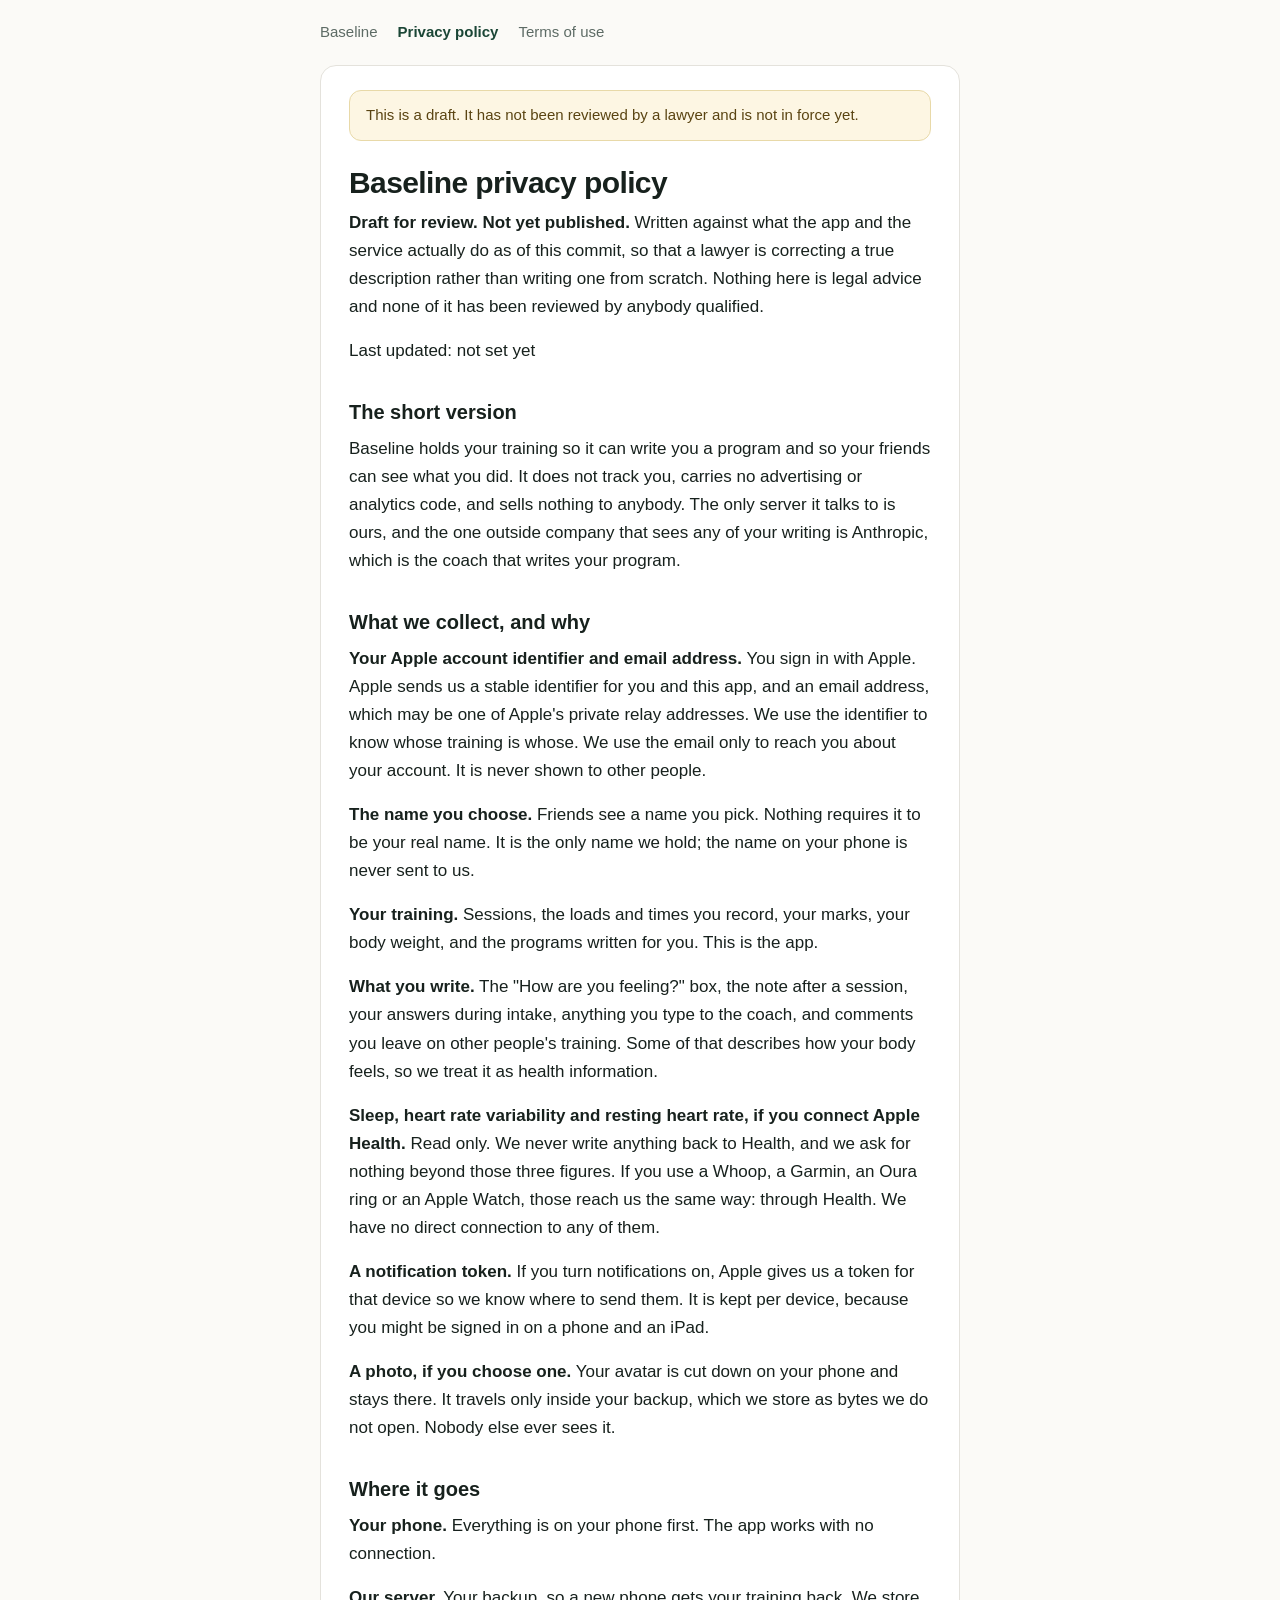
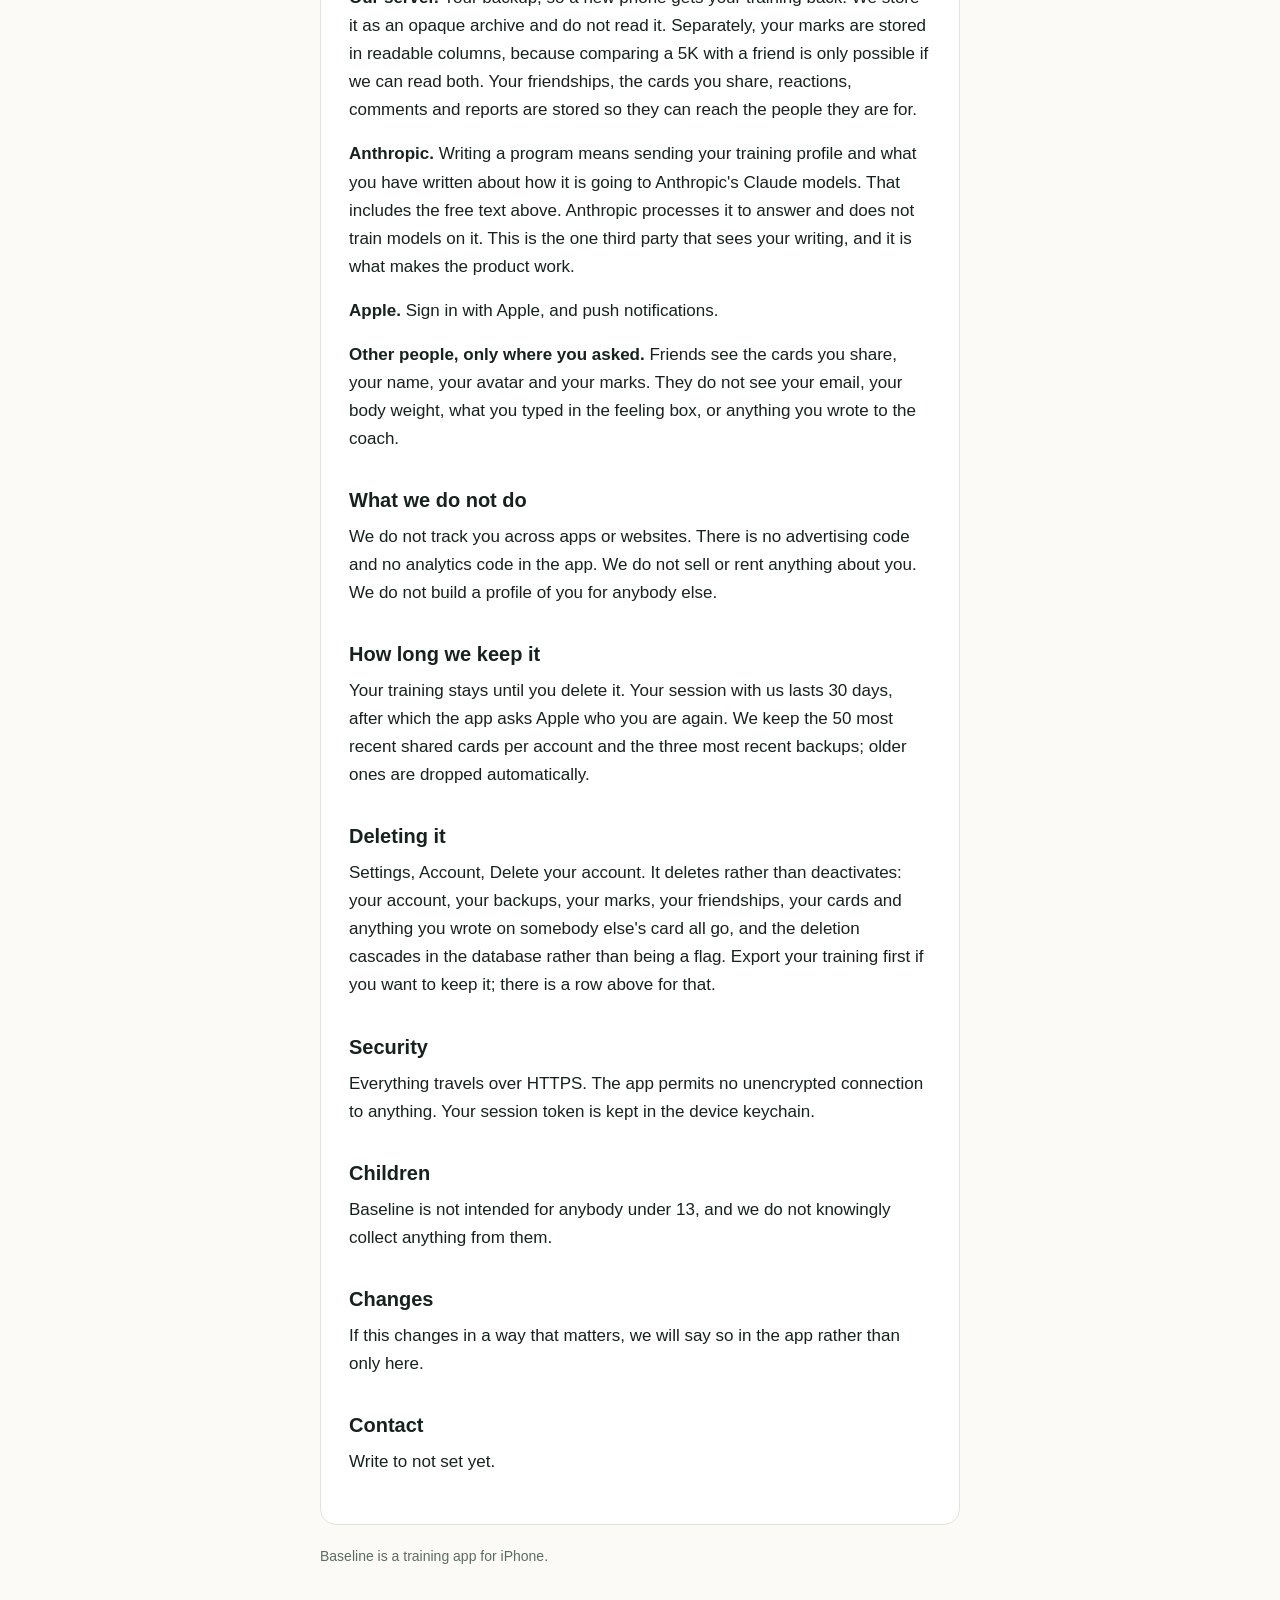
==== privacy.html @ 122b4f80 "The privacy policy and terms, built from the app repository Generated by docs/legal/build.py in the " ====
<!doctype html>
<html lang="en">
<head>
<meta charset="utf-8">
<meta name="viewport" content="width=device-width, initial-scale=1, viewport-fit=cover">
<title>Baseline privacy policy | Baseline</title>
<meta name="robots" content="noindex">
<link rel="stylesheet" href="style.css">
</head>
<body>
<nav><a href="index.html">Baseline</a> <a href="privacy.html" aria-current="page">Privacy policy</a> <a href="terms.html">Terms of use</a></nav>
<main>
<p class="banner">This is a draft. It has not been reviewed by a lawyer and is not in force yet.</p>
<h1>Baseline privacy policy</h1>
<p><strong>Draft for review. Not yet published.</strong> Written against what the app and the service actually do as of this commit, so that a lawyer is correcting a true description rather than writing one from scratch. Nothing here is legal advice and none of it has been reviewed by anybody qualified.</p>
<p>Last updated: not set yet</p>
<h2 id="the-short-version"><a href="#the-short-version">The short version</a></h2>
<p>Baseline holds your training so it can write you a program and so your friends can see what you did. It does not track you, carries no advertising or analytics code, and sells nothing to anybody. The only server it talks to is ours, and the one outside company that sees any of your writing is Anthropic, which is the coach that writes your program.</p>
<h2 id="what-we-collect-and-why"><a href="#what-we-collect-and-why">What we collect, and why</a></h2>
<p><strong>Your Apple account identifier and email address.</strong> You sign in with Apple. Apple sends us a stable identifier for you and this app, and an email address, which may be one of Apple&#x27;s private relay addresses. We use the identifier to know whose training is whose. We use the email only to reach you about your account. It is never shown to other people.</p>
<p><strong>The name you choose.</strong> Friends see a name you pick. Nothing requires it to be your real name. It is the only name we hold; the name on your phone is never sent to us.</p>
<p><strong>Your training.</strong> Sessions, the loads and times you record, your marks, your body weight, and the programs written for you. This is the app.</p>
<p><strong>What you write.</strong> The &quot;How are you feeling?&quot; box, the note after a session, your answers during intake, anything you type to the coach, and comments you leave on other people&#x27;s training. Some of that describes how your body feels, so we treat it as health information.</p>
<p><strong>Sleep, heart rate variability and resting heart rate, if you connect Apple Health.</strong> Read only. We never write anything back to Health, and we ask for nothing beyond those three figures. If you use a Whoop, a Garmin, an Oura ring or an Apple Watch, those reach us the same way: through Health. We have no direct connection to any of them.</p>
<p><strong>A notification token.</strong> If you turn notifications on, Apple gives us a token for that device so we know where to send them. It is kept per device, because you might be signed in on a phone and an iPad.</p>
<p><strong>A photo, if you choose one.</strong> Your avatar is cut down on your phone and stays there. It travels only inside your backup, which we store as bytes we do not open. Nobody else ever sees it.</p>
<h2 id="where-it-goes"><a href="#where-it-goes">Where it goes</a></h2>
<p><strong>Your phone.</strong> Everything is on your phone first. The app works with no connection.</p>
<p><strong>Our server.</strong> Your backup, so a new phone gets your training back. We store it as an opaque archive and do not read it. Separately, your marks are stored in readable columns, because comparing a 5K with a friend is only possible if we can read both. Your friendships, the cards you share, reactions, comments and reports are stored so they can reach the people they are for.</p>
<p><strong>Anthropic.</strong> Writing a program means sending your training profile and what you have written about how it is going to Anthropic&#x27;s Claude models. That includes the free text above. Anthropic processes it to answer and does not train models on it. This is the one third party that sees your writing, and it is what makes the product work.</p>
<p><strong>Apple.</strong> Sign in with Apple, and push notifications.</p>
<p><strong>Other people, only where you asked.</strong> Friends see the cards you share, your name, your avatar and your marks. They do not see your email, your body weight, what you typed in the feeling box, or anything you wrote to the coach.</p>
<h2 id="what-we-do-not-do"><a href="#what-we-do-not-do">What we do not do</a></h2>
<p>We do not track you across apps or websites. There is no advertising code and no analytics code in the app. We do not sell or rent anything about you. We do not build a profile of you for anybody else.</p>
<h2 id="how-long-we-keep-it"><a href="#how-long-we-keep-it">How long we keep it</a></h2>
<p>Your training stays until you delete it. Your session with us lasts 30 days, after which the app asks Apple who you are again. We keep the 50 most recent shared cards per account and the three most recent backups; older ones are dropped automatically.</p>
<h2 id="deleting-it"><a href="#deleting-it">Deleting it</a></h2>
<p>Settings, Account, Delete your account. It deletes rather than deactivates: your account, your backups, your marks, your friendships, your cards and anything you wrote on somebody else&#x27;s card all go, and the deletion cascades in the database rather than being a flag. Export your training first if you want to keep it; there is a row above for that.</p>
<h2 id="security"><a href="#security">Security</a></h2>
<p>Everything travels over HTTPS. The app permits no unencrypted connection to anything. Your session token is kept in the device keychain.</p>
<h2 id="children"><a href="#children">Children</a></h2>
<p>Baseline is not intended for anybody under 13, and we do not knowingly collect anything from them.</p>
<h2 id="changes"><a href="#changes">Changes</a></h2>
<p>If this changes in a way that matters, we will say so in the app rather than only here.</p>
<h2 id="contact"><a href="#contact">Contact</a></h2>
<p>Write to not set yet.</p>
</main>
<footer><p>Baseline is a training app for iPhone.</p></footer>
</body>
</html>
---- style.css ----
/* Generated by build.py. One stylesheet, no fonts fetched from anywhere: a policy page should
   render before a network round trip and should not tell a third party who is reading it. */
:root {
  color-scheme: light dark;
  --ink: #17211d;
  --quiet: #5d6b65;
  --ground: #fbfaf7;
  --card: #ffffff;
  --brand: #1b4636;
  --rule: #e4e2dc;
  --warn-ink: #5a4412;
  --warn-ground: #fdf6e3;
  --warn-rule: #e8d9a8;
}
@media (prefers-color-scheme: dark) {
  :root {
    --ink: #edeeec;
    --quiet: #9aa5a0;
    --ground: #121512;
    --card: #191d1a;
    --brand: #8fd0b4;
    --rule: #2b312d;
    --warn-ink: #f0dfb4;
    --warn-ground: #241f14;
    --warn-rule: #4a3f22;
  }
}
* { box-sizing: border-box; }
html { -webkit-text-size-adjust: 100%; }
body {
  margin: 0;
  padding: 0 20px env(safe-area-inset-bottom, 0px);
  background: var(--ground);
  color: var(--ink);
  font: 17px/1.65 -apple-system, BlinkMacSystemFont, "Segoe UI", Roboto, Helvetica, Arial, sans-serif;
  overflow-wrap: break-word;
}
nav, main, footer { max-width: 40rem; margin: 0 auto; }
nav {
  display: flex;
  gap: 20px;
  align-items: center;
  padding: calc(20px + env(safe-area-inset-top, 0px)) 0 20px;
  font-size: 15px;
}
nav a { color: var(--quiet); text-decoration: none; }
nav a:hover { color: var(--brand); text-decoration: underline; }
nav a[aria-current] { color: var(--brand); font-weight: 600; }
main {
  background: var(--card);
  border: 1px solid var(--rule);
  border-radius: 16px;
  padding: 8px 28px 32px;
}
h1 { font-size: 30px; line-height: 1.2; letter-spacing: -0.02em; margin: 24px 0 8px; }
h2 { font-size: 20px; line-height: 1.3; margin: 34px 0 10px; }
h2 a { color: inherit; text-decoration: none; }
h2 a:hover { color: var(--brand); }
p { margin: 0 0 16px; }
strong { font-weight: 640; }
code {
  font: 0.88em ui-monospace, SFMono-Regular, Menlo, Consolas, monospace;
  background: color-mix(in srgb, var(--brand) 10%, transparent);
  padding: 0.1em 0.35em;
  border-radius: 5px;
}
a { color: var(--brand); }
.banner {
  background: var(--warn-ground);
  border: 1px solid var(--warn-rule);
  color: var(--warn-ink);
  border-radius: 12px;
  padding: 12px 16px;
  font-size: 15px;
  margin: 16px 0 24px;
}
.lede { color: var(--quiet); }
footer { color: var(--quiet); font-size: 14px; padding: 20px 0 40px; }
@media (max-width: 480px) {
  body { padding: 0 12px; font-size: 16px; }
  main { padding: 4px 18px 24px; border-radius: 14px; }
  h1 { font-size: 26px; }
}
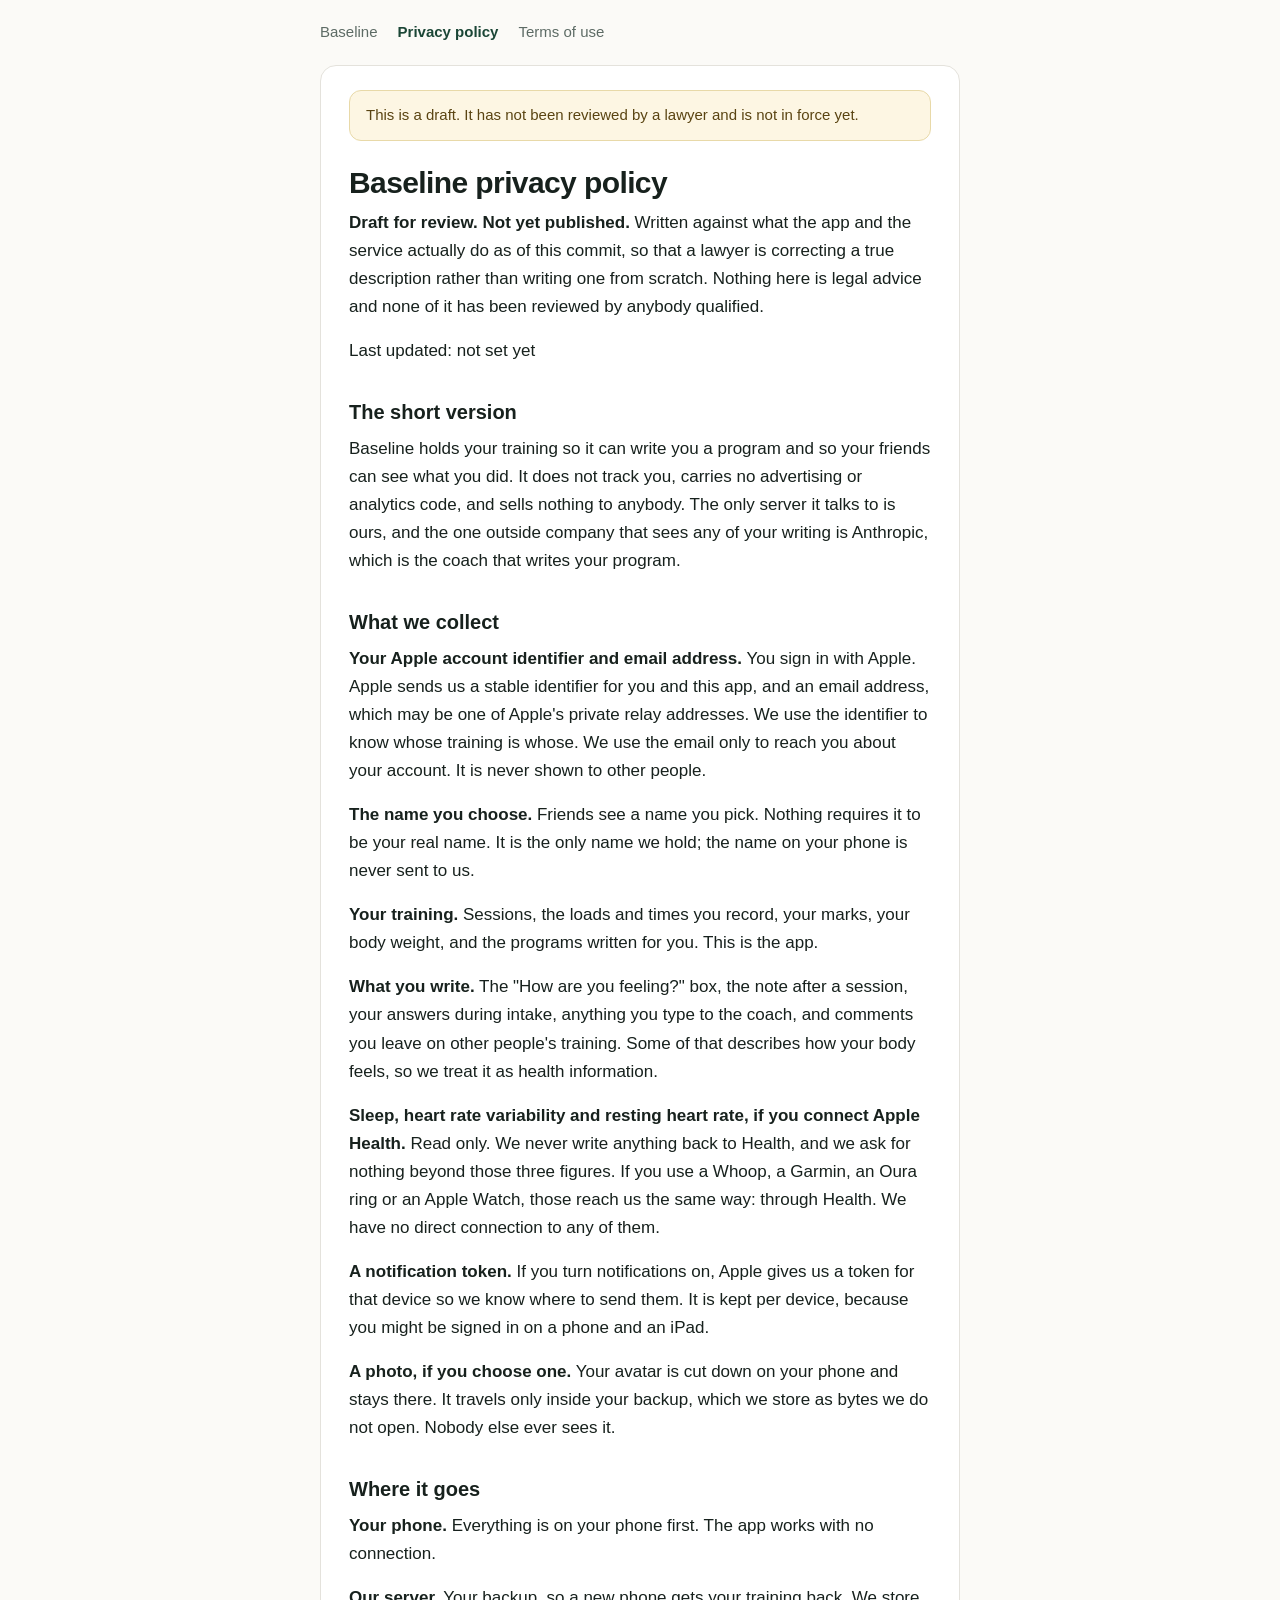
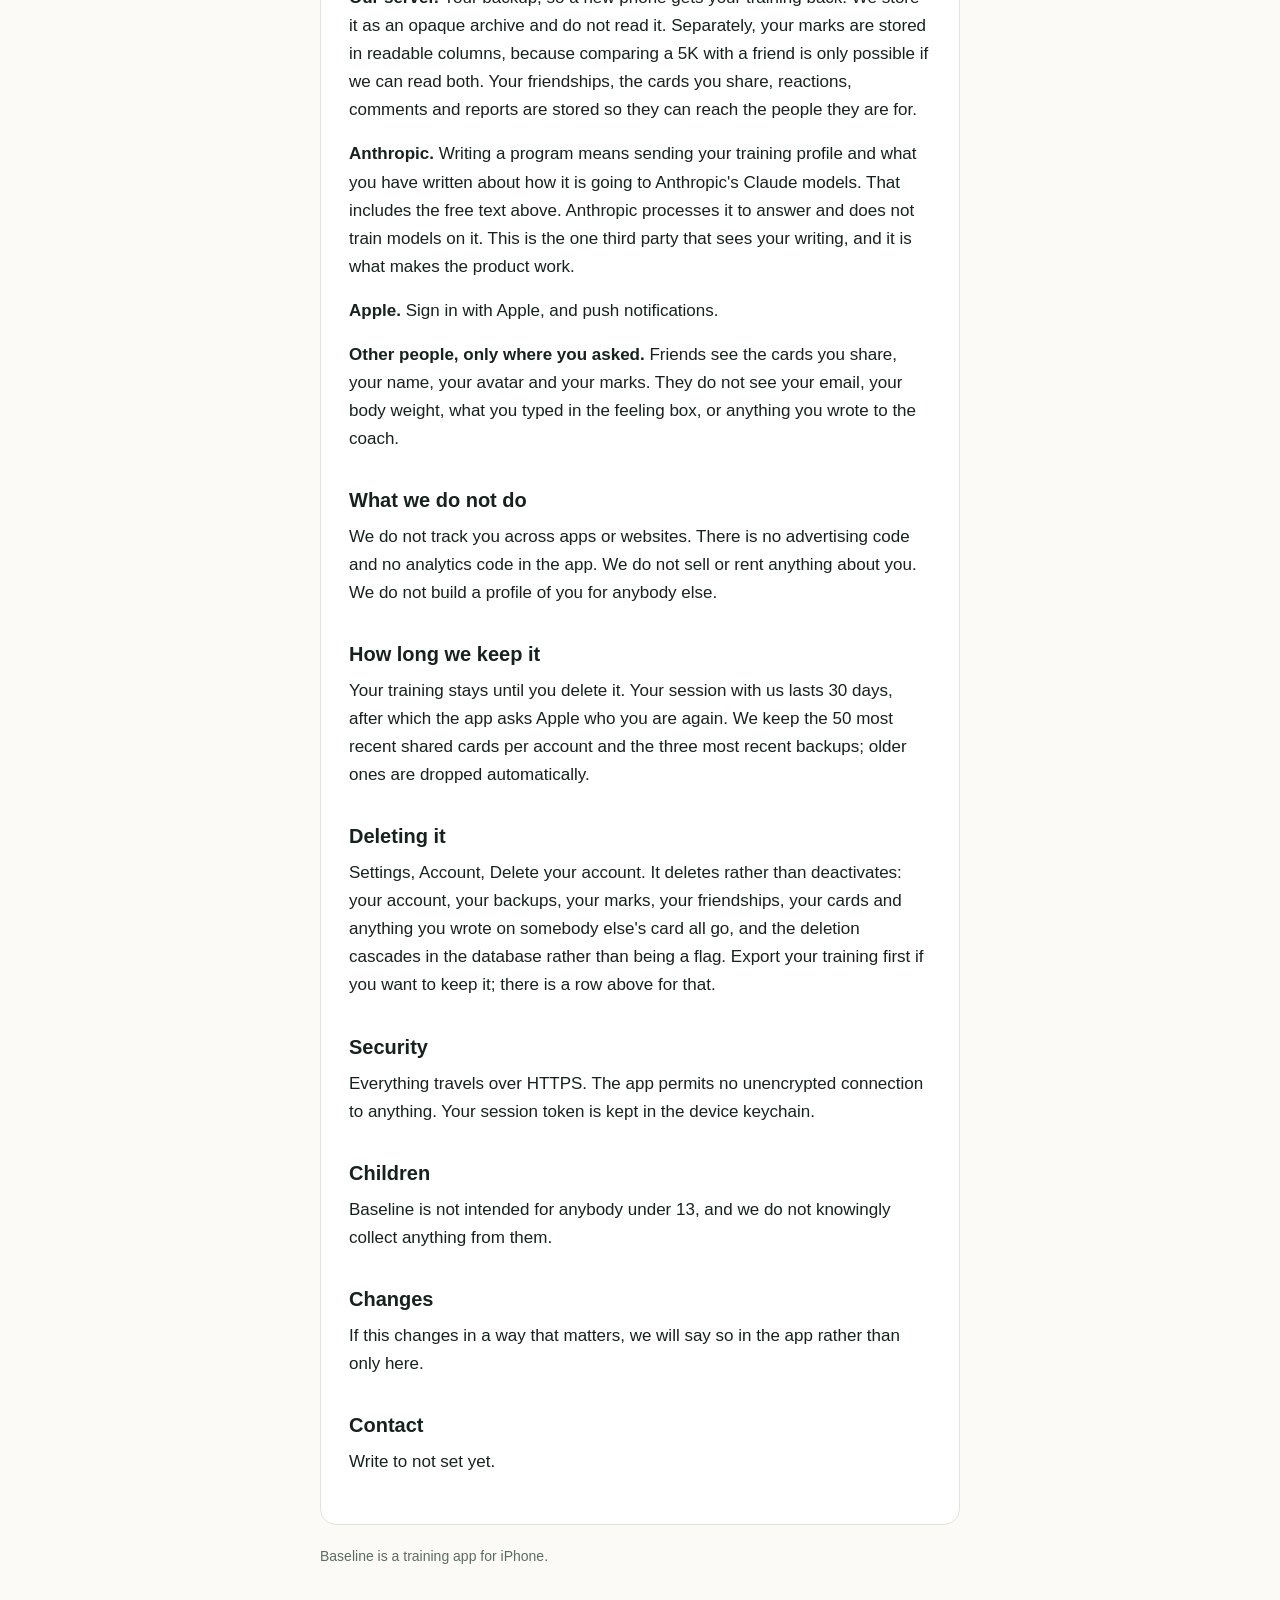
==== commit 40517afd: "Rebuild from the app repository" ====
--- a/privacy.html
+++ b/privacy.html
@@ -16,7 +16,7 @@
 <p>Last updated: not set yet</p>
 <h2 id="the-short-version"><a href="#the-short-version">The short version</a></h2>
 <p>Baseline holds your training so it can write you a program and so your friends can see what you did. It does not track you, carries no advertising or analytics code, and sells nothing to anybody. The only server it talks to is ours, and the one outside company that sees any of your writing is Anthropic, which is the coach that writes your program.</p>
-<h2 id="what-we-collect-and-why"><a href="#what-we-collect-and-why">What we collect, and why</a></h2>
+<h2 id="what-we-collect"><a href="#what-we-collect">What we collect</a></h2>
 <p><strong>Your Apple account identifier and email address.</strong> You sign in with Apple. Apple sends us a stable identifier for you and this app, and an email address, which may be one of Apple&#x27;s private relay addresses. We use the identifier to know whose training is whose. We use the email only to reach you about your account. It is never shown to other people.</p>
 <p><strong>The name you choose.</strong> Friends see a name you pick. Nothing requires it to be your real name. It is the only name we hold; the name on your phone is never sent to us.</p>
 <p><strong>Your training.</strong> Sessions, the loads and times you record, your marks, your body weight, and the programs written for you. This is the app.</p>
--- a/style.css
+++ b/style.css
@@ -57,6 +57,8 @@
 h2 a { color: inherit; text-decoration: none; }
 h2 a:hover { color: var(--brand); }
 p { margin: 0 0 16px; }
+ul { margin: 0 0 16px; padding-left: 1.25em; }
+li { margin: 0 0 8px; }
 strong { font-weight: 640; }
 code {
   font: 0.88em ui-monospace, SFMono-Regular, Menlo, Consolas, monospace;
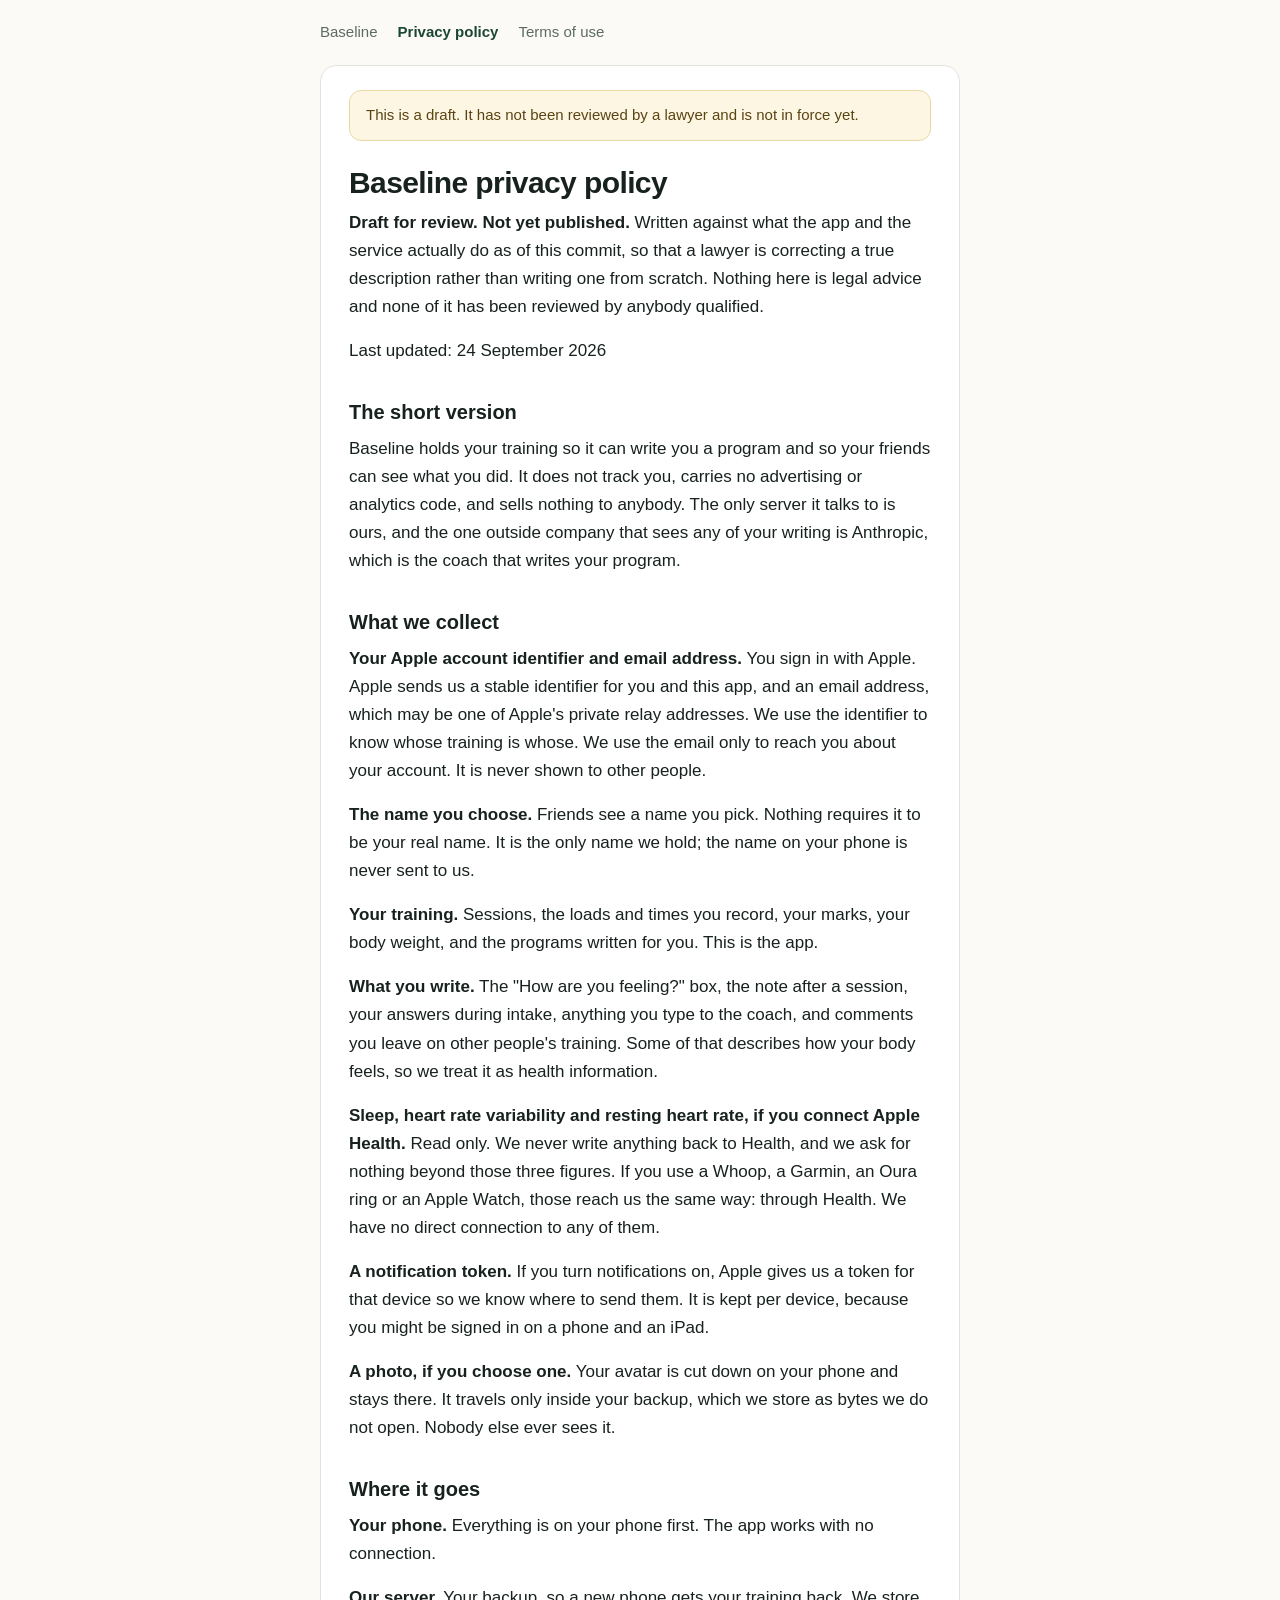
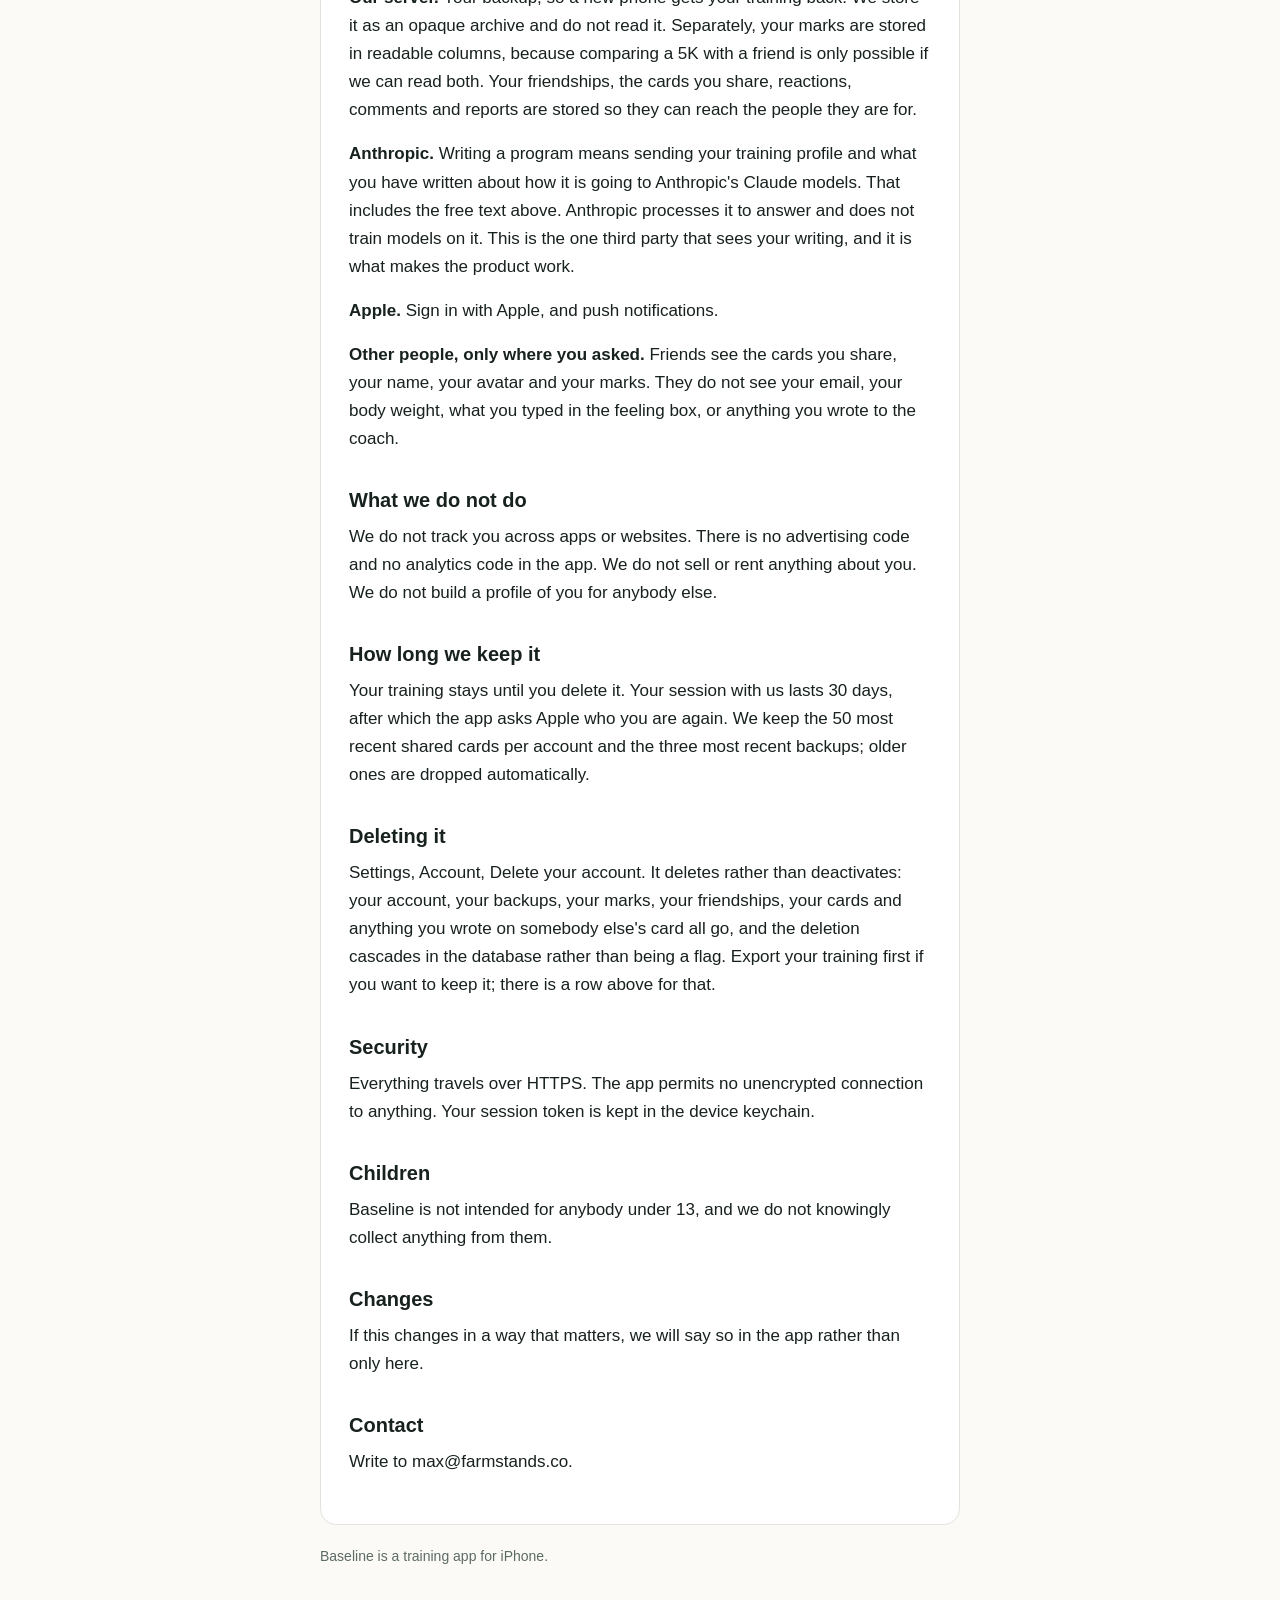
==== commit f815255c: "Rebuild from the app repository" ====
--- a/privacy.html
+++ b/privacy.html
@@ -13,7 +13,7 @@
 <p class="banner">This is a draft. It has not been reviewed by a lawyer and is not in force yet.</p>
 <h1>Baseline privacy policy</h1>
 <p><strong>Draft for review. Not yet published.</strong> Written against what the app and the service actually do as of this commit, so that a lawyer is correcting a true description rather than writing one from scratch. Nothing here is legal advice and none of it has been reviewed by anybody qualified.</p>
-<p>Last updated: not set yet</p>
+<p>Last updated: 24 September 2026</p>
 <h2 id="the-short-version"><a href="#the-short-version">The short version</a></h2>
 <p>Baseline holds your training so it can write you a program and so your friends can see what you did. It does not track you, carries no advertising or analytics code, and sells nothing to anybody. The only server it talks to is ours, and the one outside company that sees any of your writing is Anthropic, which is the coach that writes your program.</p>
 <h2 id="what-we-collect"><a href="#what-we-collect">What we collect</a></h2>
@@ -43,7 +43,7 @@
 <h2 id="changes"><a href="#changes">Changes</a></h2>
 <p>If this changes in a way that matters, we will say so in the app rather than only here.</p>
 <h2 id="contact"><a href="#contact">Contact</a></h2>
-<p>Write to not set yet.</p>
+<p>Write to max@farmstands.co.</p>
 </main>
 <footer><p>Baseline is a training app for iPhone.</p></footer>
 </body>
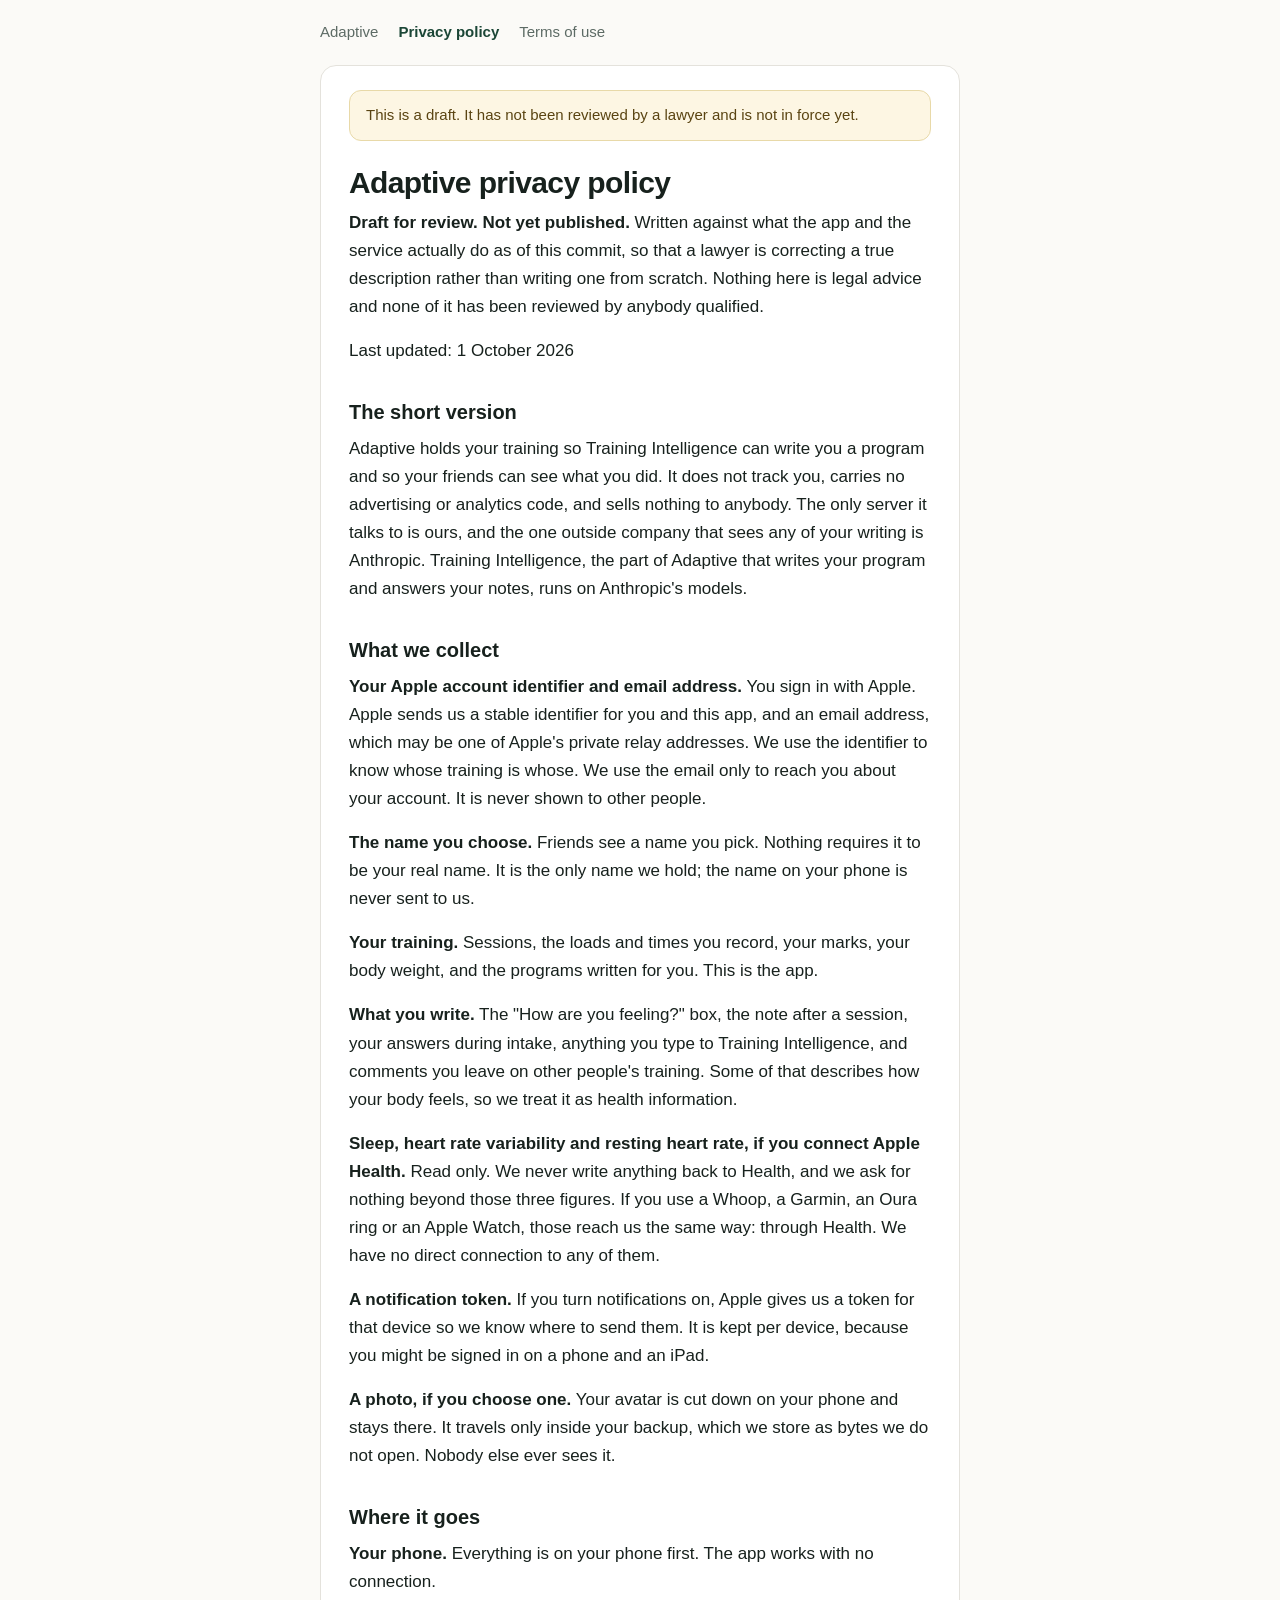
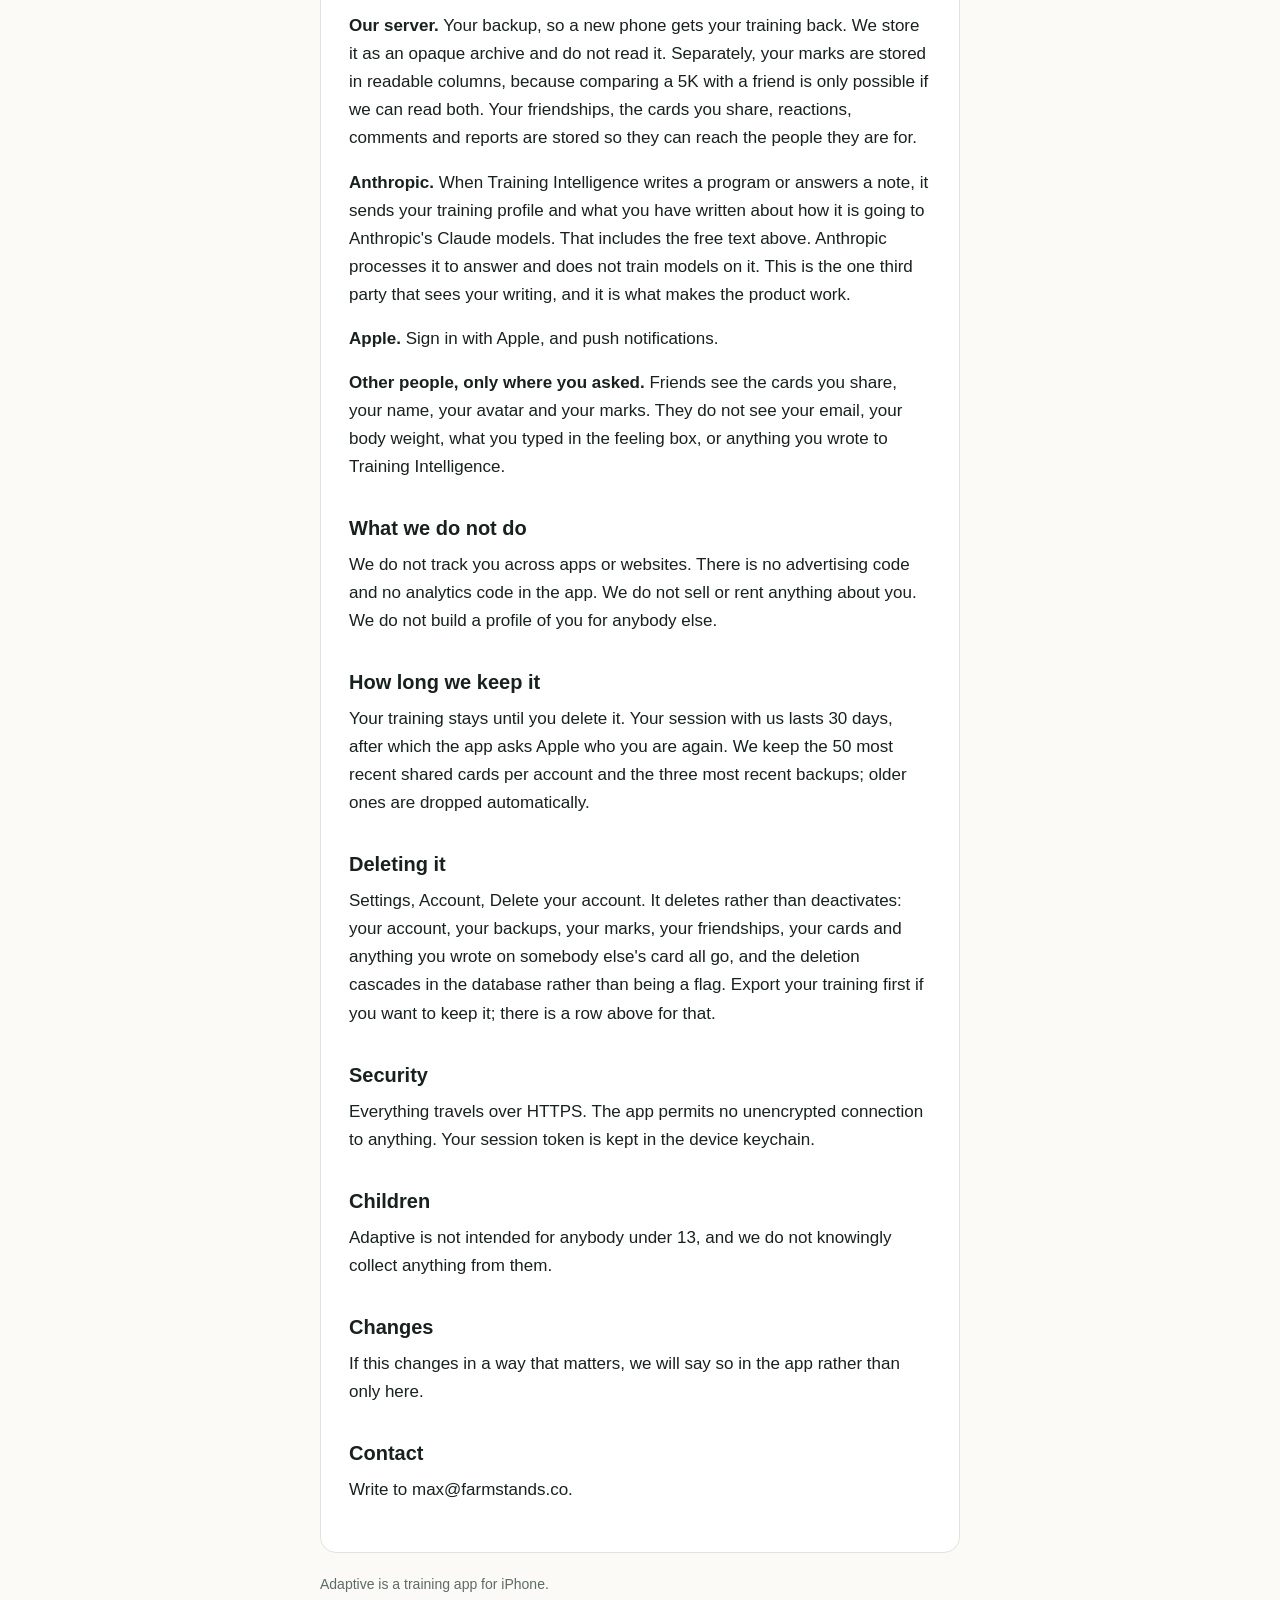
==== commit 3895a89d: "Rebuild from the app repository" ====
--- a/privacy.html
+++ b/privacy.html
@@ -3,33 +3,33 @@
 <head>
 <meta charset="utf-8">
 <meta name="viewport" content="width=device-width, initial-scale=1, viewport-fit=cover">
-<title>Baseline privacy policy | Baseline</title>
+<title>Adaptive privacy policy | Adaptive</title>
 <meta name="robots" content="noindex">
 <link rel="stylesheet" href="style.css">
 </head>
 <body>
-<nav><a href="index.html">Baseline</a> <a href="privacy.html" aria-current="page">Privacy policy</a> <a href="terms.html">Terms of use</a></nav>
+<nav><a href="index.html">Adaptive</a> <a href="privacy.html" aria-current="page">Privacy policy</a> <a href="terms.html">Terms of use</a></nav>
 <main>
 <p class="banner">This is a draft. It has not been reviewed by a lawyer and is not in force yet.</p>
-<h1>Baseline privacy policy</h1>
+<h1>Adaptive privacy policy</h1>
 <p><strong>Draft for review. Not yet published.</strong> Written against what the app and the service actually do as of this commit, so that a lawyer is correcting a true description rather than writing one from scratch. Nothing here is legal advice and none of it has been reviewed by anybody qualified.</p>
-<p>Last updated: 24 September 2026</p>
+<p>Last updated: 1 October 2026</p>
 <h2 id="the-short-version"><a href="#the-short-version">The short version</a></h2>
-<p>Baseline holds your training so it can write you a program and so your friends can see what you did. It does not track you, carries no advertising or analytics code, and sells nothing to anybody. The only server it talks to is ours, and the one outside company that sees any of your writing is Anthropic, which is the coach that writes your program.</p>
+<p>Adaptive holds your training so Training Intelligence can write you a program and so your friends can see what you did. It does not track you, carries no advertising or analytics code, and sells nothing to anybody. The only server it talks to is ours, and the one outside company that sees any of your writing is Anthropic. Training Intelligence, the part of Adaptive that writes your program and answers your notes, runs on Anthropic&#x27;s models.</p>
 <h2 id="what-we-collect"><a href="#what-we-collect">What we collect</a></h2>
 <p><strong>Your Apple account identifier and email address.</strong> You sign in with Apple. Apple sends us a stable identifier for you and this app, and an email address, which may be one of Apple&#x27;s private relay addresses. We use the identifier to know whose training is whose. We use the email only to reach you about your account. It is never shown to other people.</p>
 <p><strong>The name you choose.</strong> Friends see a name you pick. Nothing requires it to be your real name. It is the only name we hold; the name on your phone is never sent to us.</p>
 <p><strong>Your training.</strong> Sessions, the loads and times you record, your marks, your body weight, and the programs written for you. This is the app.</p>
-<p><strong>What you write.</strong> The &quot;How are you feeling?&quot; box, the note after a session, your answers during intake, anything you type to the coach, and comments you leave on other people&#x27;s training. Some of that describes how your body feels, so we treat it as health information.</p>
+<p><strong>What you write.</strong> The &quot;How are you feeling?&quot; box, the note after a session, your answers during intake, anything you type to Training Intelligence, and comments you leave on other people&#x27;s training. Some of that describes how your body feels, so we treat it as health information.</p>
 <p><strong>Sleep, heart rate variability and resting heart rate, if you connect Apple Health.</strong> Read only. We never write anything back to Health, and we ask for nothing beyond those three figures. If you use a Whoop, a Garmin, an Oura ring or an Apple Watch, those reach us the same way: through Health. We have no direct connection to any of them.</p>
 <p><strong>A notification token.</strong> If you turn notifications on, Apple gives us a token for that device so we know where to send them. It is kept per device, because you might be signed in on a phone and an iPad.</p>
 <p><strong>A photo, if you choose one.</strong> Your avatar is cut down on your phone and stays there. It travels only inside your backup, which we store as bytes we do not open. Nobody else ever sees it.</p>
 <h2 id="where-it-goes"><a href="#where-it-goes">Where it goes</a></h2>
 <p><strong>Your phone.</strong> Everything is on your phone first. The app works with no connection.</p>
 <p><strong>Our server.</strong> Your backup, so a new phone gets your training back. We store it as an opaque archive and do not read it. Separately, your marks are stored in readable columns, because comparing a 5K with a friend is only possible if we can read both. Your friendships, the cards you share, reactions, comments and reports are stored so they can reach the people they are for.</p>
-<p><strong>Anthropic.</strong> Writing a program means sending your training profile and what you have written about how it is going to Anthropic&#x27;s Claude models. That includes the free text above. Anthropic processes it to answer and does not train models on it. This is the one third party that sees your writing, and it is what makes the product work.</p>
+<p><strong>Anthropic.</strong> When Training Intelligence writes a program or answers a note, it sends your training profile and what you have written about how it is going to Anthropic&#x27;s Claude models. That includes the free text above. Anthropic processes it to answer and does not train models on it. This is the one third party that sees your writing, and it is what makes the product work.</p>
 <p><strong>Apple.</strong> Sign in with Apple, and push notifications.</p>
-<p><strong>Other people, only where you asked.</strong> Friends see the cards you share, your name, your avatar and your marks. They do not see your email, your body weight, what you typed in the feeling box, or anything you wrote to the coach.</p>
+<p><strong>Other people, only where you asked.</strong> Friends see the cards you share, your name, your avatar and your marks. They do not see your email, your body weight, what you typed in the feeling box, or anything you wrote to Training Intelligence.</p>
 <h2 id="what-we-do-not-do"><a href="#what-we-do-not-do">What we do not do</a></h2>
 <p>We do not track you across apps or websites. There is no advertising code and no analytics code in the app. We do not sell or rent anything about you. We do not build a profile of you for anybody else.</p>
 <h2 id="how-long-we-keep-it"><a href="#how-long-we-keep-it">How long we keep it</a></h2>
@@ -39,12 +39,12 @@
 <h2 id="security"><a href="#security">Security</a></h2>
 <p>Everything travels over HTTPS. The app permits no unencrypted connection to anything. Your session token is kept in the device keychain.</p>
 <h2 id="children"><a href="#children">Children</a></h2>
-<p>Baseline is not intended for anybody under 13, and we do not knowingly collect anything from them.</p>
+<p>Adaptive is not intended for anybody under 13, and we do not knowingly collect anything from them.</p>
 <h2 id="changes"><a href="#changes">Changes</a></h2>
 <p>If this changes in a way that matters, we will say so in the app rather than only here.</p>
 <h2 id="contact"><a href="#contact">Contact</a></h2>
 <p>Write to max@farmstands.co.</p>
 </main>
-<footer><p>Baseline is a training app for iPhone.</p></footer>
+<footer><p>Adaptive is a training app for iPhone.</p></footer>
 </body>
 </html>
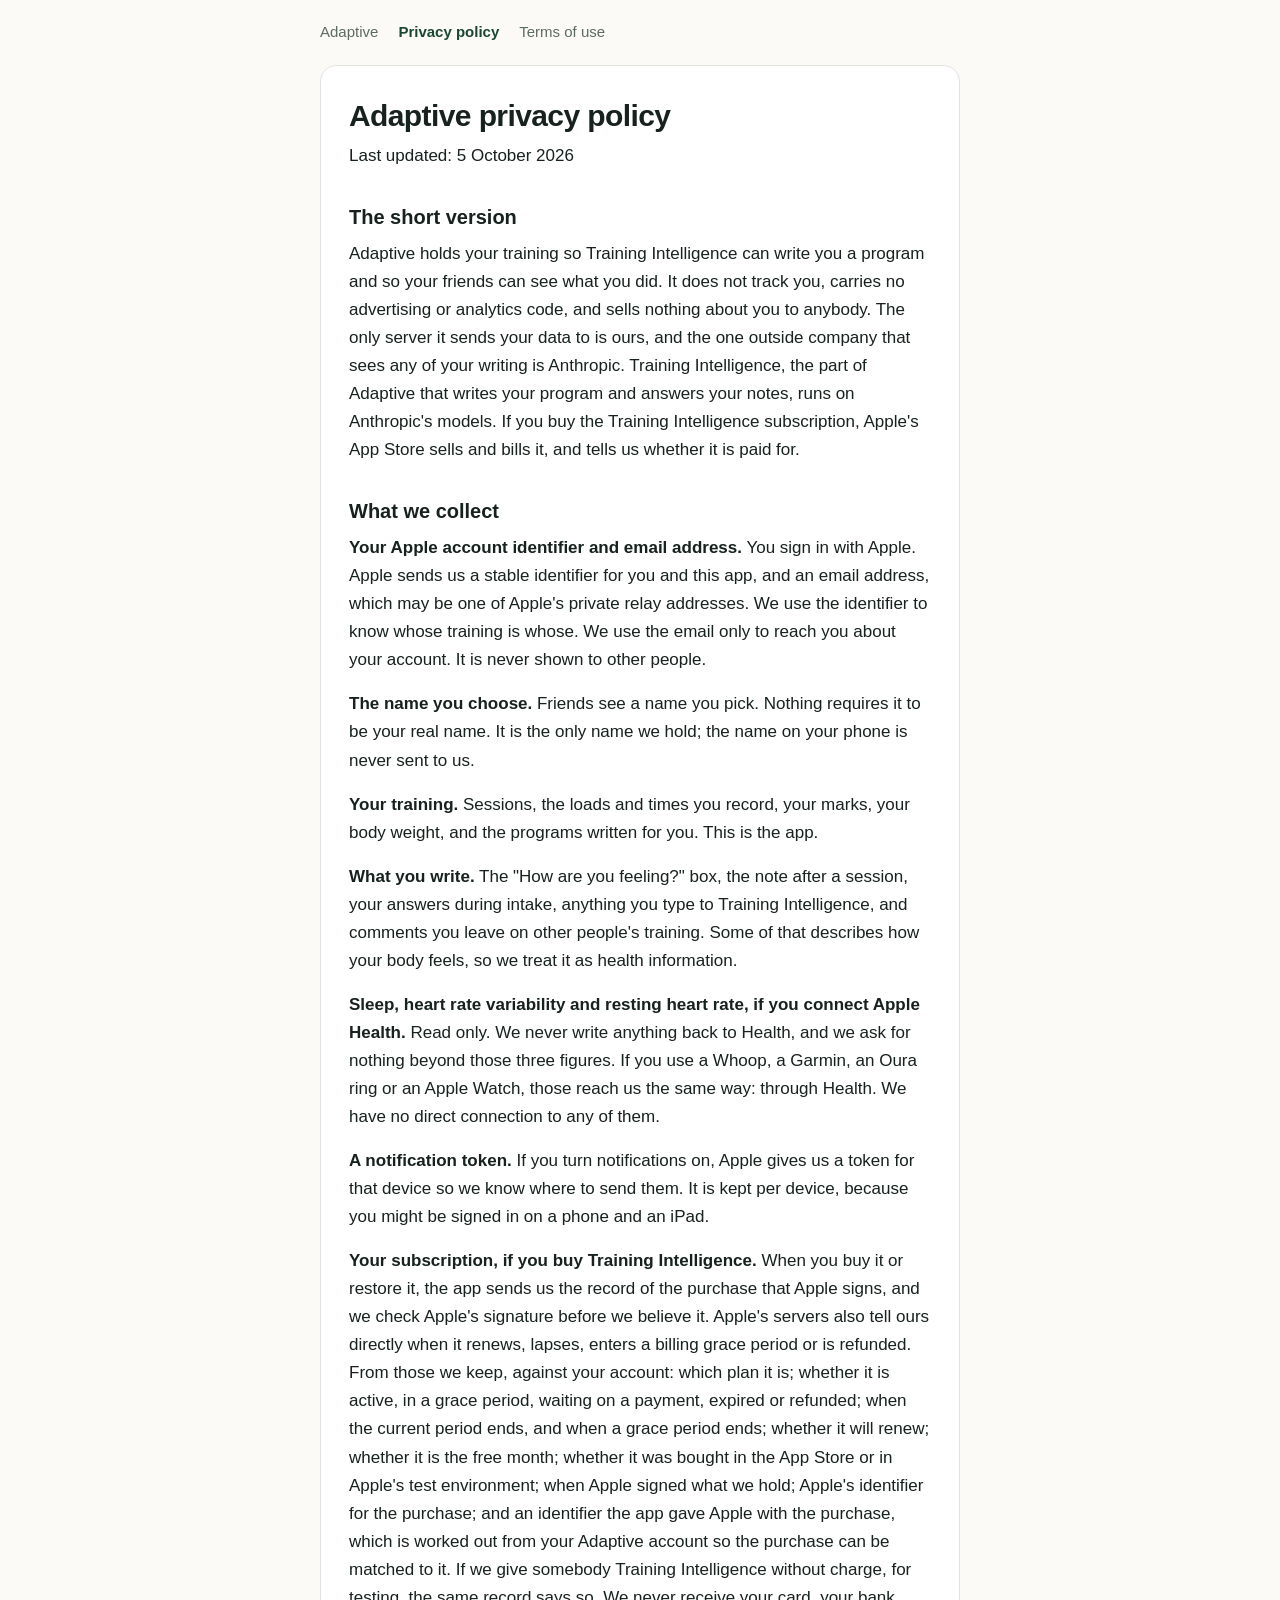
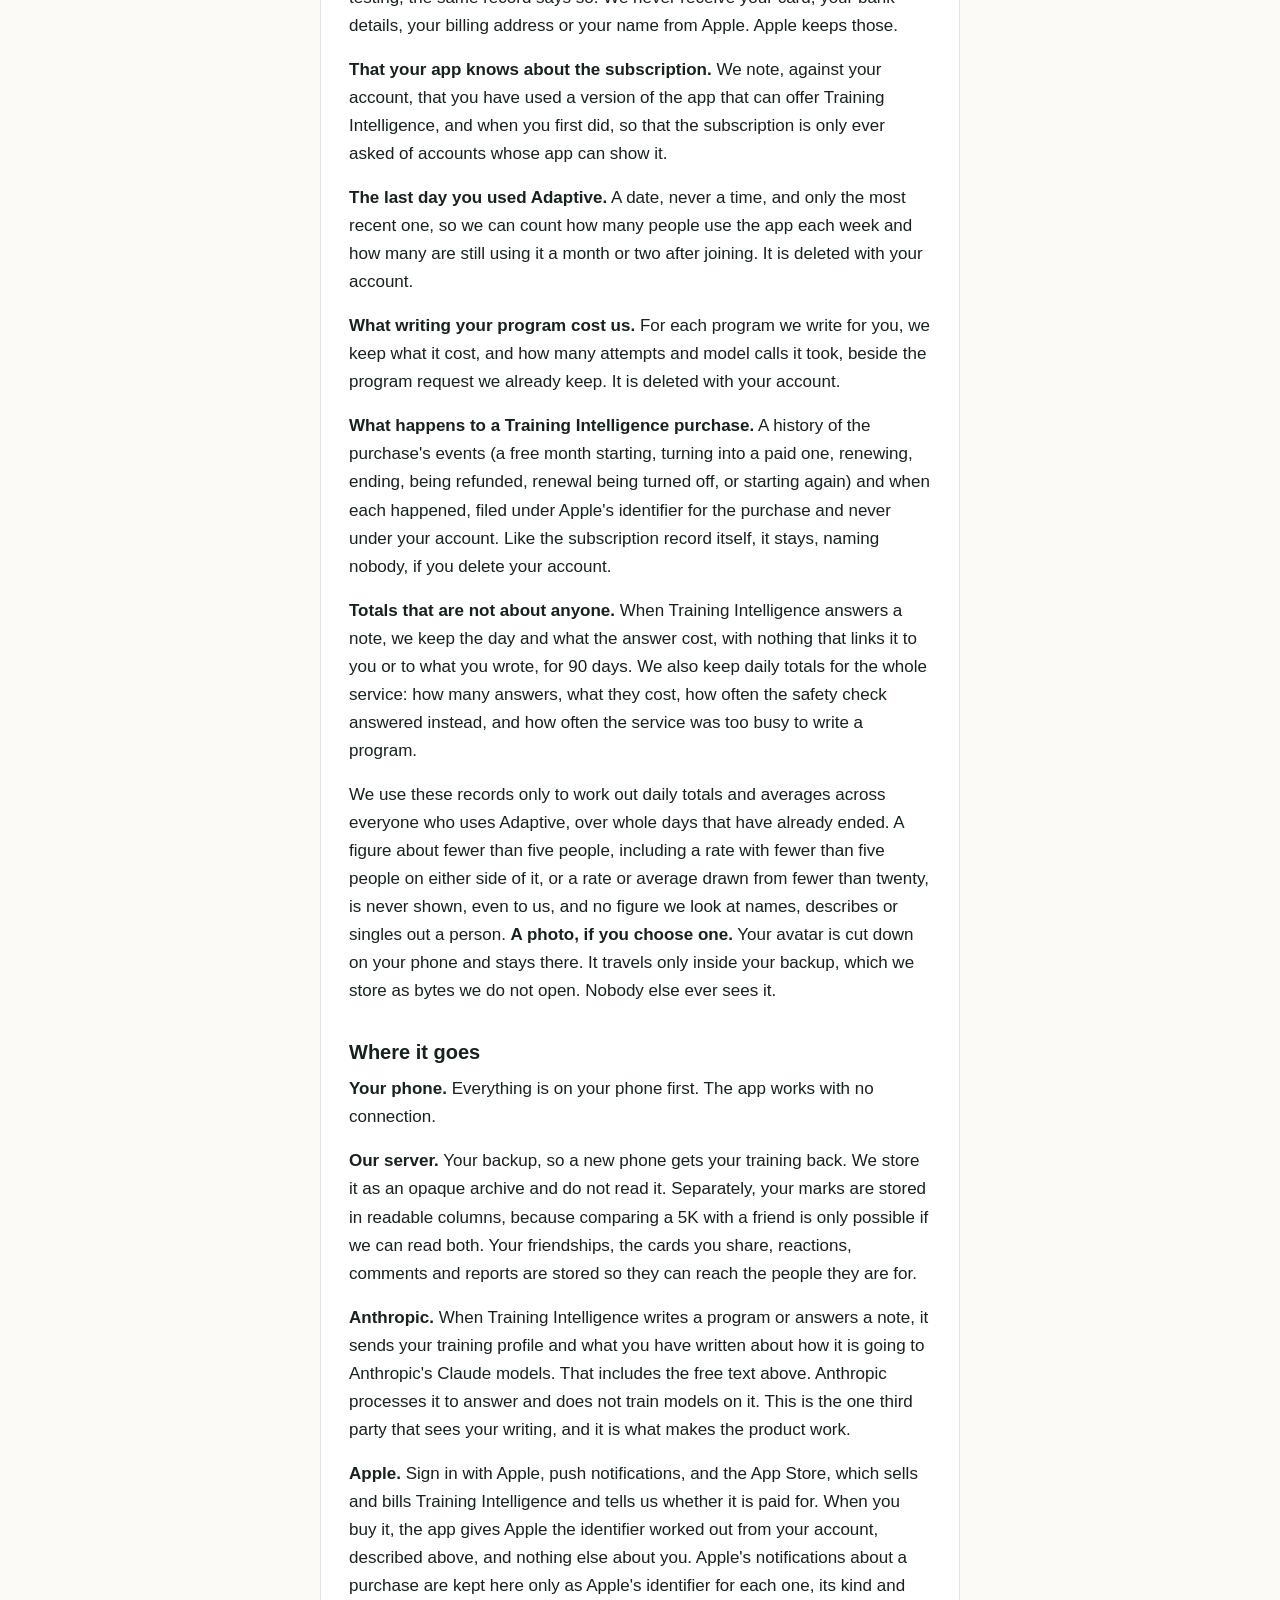
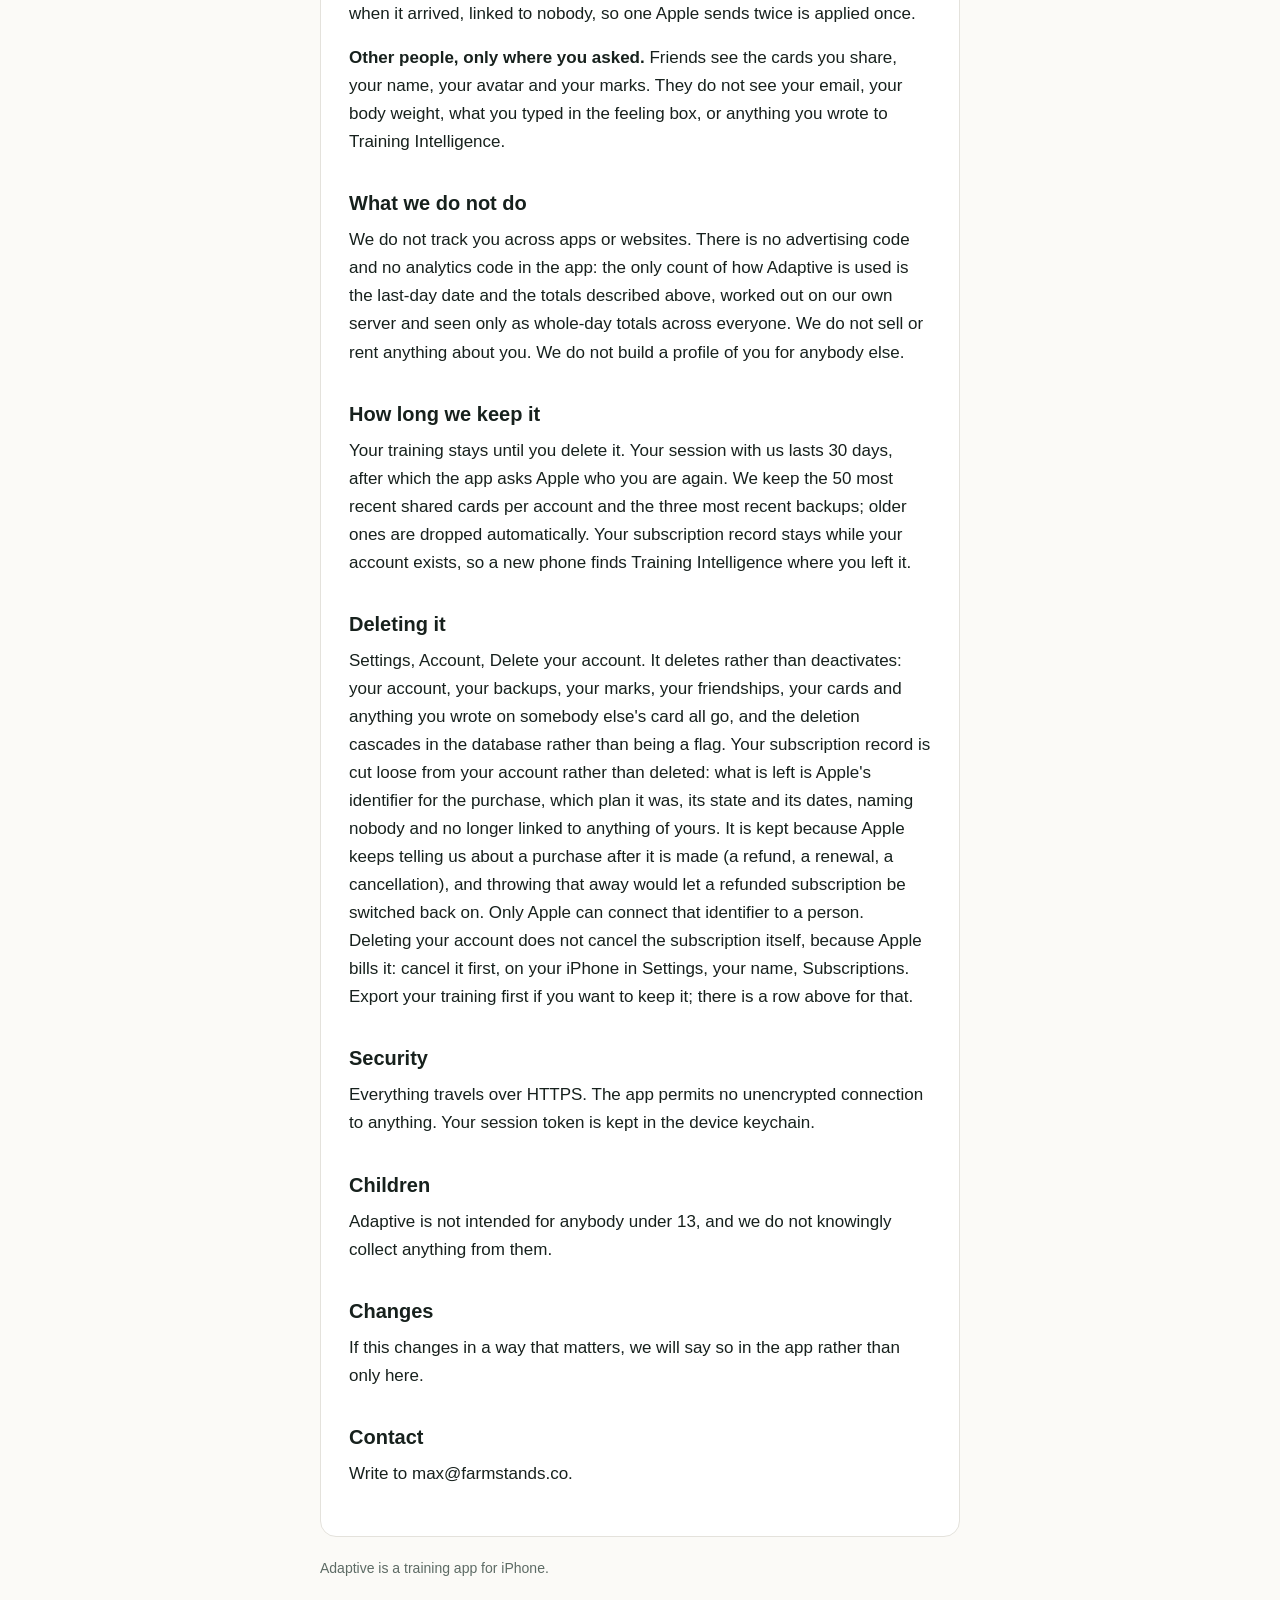
==== commit 92e3b124: "Rebuild from the app repository" ====
--- a/privacy.html
+++ b/privacy.html
@@ -4,18 +4,16 @@
 <meta charset="utf-8">
 <meta name="viewport" content="width=device-width, initial-scale=1, viewport-fit=cover">
 <title>Adaptive privacy policy | Adaptive</title>
-<meta name="robots" content="noindex">
+<meta name="robots" content="index">
 <link rel="stylesheet" href="style.css">
 </head>
 <body>
 <nav><a href="index.html">Adaptive</a> <a href="privacy.html" aria-current="page">Privacy policy</a> <a href="terms.html">Terms of use</a></nav>
 <main>
-<p class="banner">This is a draft. It has not been reviewed by a lawyer and is not in force yet.</p>
 <h1>Adaptive privacy policy</h1>
-<p><strong>Draft for review. Not yet published.</strong> Written against what the app and the service actually do as of this commit, so that a lawyer is correcting a true description rather than writing one from scratch. Nothing here is legal advice and none of it has been reviewed by anybody qualified.</p>
-<p>Last updated: 1 October 2026</p>
+<p>Last updated: 5 October 2026</p>
 <h2 id="the-short-version"><a href="#the-short-version">The short version</a></h2>
-<p>Adaptive holds your training so Training Intelligence can write you a program and so your friends can see what you did. It does not track you, carries no advertising or analytics code, and sells nothing to anybody. The only server it talks to is ours, and the one outside company that sees any of your writing is Anthropic. Training Intelligence, the part of Adaptive that writes your program and answers your notes, runs on Anthropic&#x27;s models.</p>
+<p>Adaptive holds your training so Training Intelligence can write you a program and so your friends can see what you did. It does not track you, carries no advertising or analytics code, and sells nothing about you to anybody. The only server it sends your data to is ours, and the one outside company that sees any of your writing is Anthropic. Training Intelligence, the part of Adaptive that writes your program and answers your notes, runs on Anthropic&#x27;s models. If you buy the Training Intelligence subscription, Apple&#x27;s App Store sells and bills it, and tells us whether it is paid for.</p>
 <h2 id="what-we-collect"><a href="#what-we-collect">What we collect</a></h2>
 <p><strong>Your Apple account identifier and email address.</strong> You sign in with Apple. Apple sends us a stable identifier for you and this app, and an email address, which may be one of Apple&#x27;s private relay addresses. We use the identifier to know whose training is whose. We use the email only to reach you about your account. It is never shown to other people.</p>
 <p><strong>The name you choose.</strong> Friends see a name you pick. Nothing requires it to be your real name. It is the only name we hold; the name on your phone is never sent to us.</p>
@@ -23,19 +21,25 @@
 <p><strong>What you write.</strong> The &quot;How are you feeling?&quot; box, the note after a session, your answers during intake, anything you type to Training Intelligence, and comments you leave on other people&#x27;s training. Some of that describes how your body feels, so we treat it as health information.</p>
 <p><strong>Sleep, heart rate variability and resting heart rate, if you connect Apple Health.</strong> Read only. We never write anything back to Health, and we ask for nothing beyond those three figures. If you use a Whoop, a Garmin, an Oura ring or an Apple Watch, those reach us the same way: through Health. We have no direct connection to any of them.</p>
 <p><strong>A notification token.</strong> If you turn notifications on, Apple gives us a token for that device so we know where to send them. It is kept per device, because you might be signed in on a phone and an iPad.</p>
-<p><strong>A photo, if you choose one.</strong> Your avatar is cut down on your phone and stays there. It travels only inside your backup, which we store as bytes we do not open. Nobody else ever sees it.</p>
+<p><strong>Your subscription, if you buy Training Intelligence.</strong> When you buy it or restore it, the app sends us the record of the purchase that Apple signs, and we check Apple&#x27;s signature before we believe it. Apple&#x27;s servers also tell ours directly when it renews, lapses, enters a billing grace period or is refunded. From those we keep, against your account: which plan it is; whether it is active, in a grace period, waiting on a payment, expired or refunded; when the current period ends, and when a grace period ends; whether it will renew; whether it is the free month; whether it was bought in the App Store or in Apple&#x27;s test environment; when Apple signed what we hold; Apple&#x27;s identifier for the purchase; and an identifier the app gave Apple with the purchase, which is worked out from your Adaptive account so the purchase can be matched to it. If we give somebody Training Intelligence without charge, for testing, the same record says so. We never receive your card, your bank details, your billing address or your name from Apple. Apple keeps those.</p>
+<p><strong>That your app knows about the subscription.</strong> We note, against your account, that you have used a version of the app that can offer Training Intelligence, and when you first did, so that the subscription is only ever asked of accounts whose app can show it.</p>
+<p><strong>The last day you used Adaptive.</strong> A date, never a time, and only the most recent one, so we can count how many people use the app each week and how many are still using it a month or two after joining. It is deleted with your account.</p>
+<p><strong>What writing your program cost us.</strong> For each program we write for you, we keep what it cost, and how many attempts and model calls it took, beside the program request we already keep. It is deleted with your account.</p>
+<p><strong>What happens to a Training Intelligence purchase.</strong> A history of the purchase&#x27;s events (a free month starting, turning into a paid one, renewing, ending, being refunded, renewal being turned off, or starting again) and when each happened, filed under Apple&#x27;s identifier for the purchase and never under your account. Like the subscription record itself, it stays, naming nobody, if you delete your account.</p>
+<p><strong>Totals that are not about anyone.</strong> When Training Intelligence answers a note, we keep the day and what the answer cost, with nothing that links it to you or to what you wrote, for 90 days. We also keep daily totals for the whole service: how many answers, what they cost, how often the safety check answered instead, and how often the service was too busy to write a program.</p>
+<p>We use these records only to work out daily totals and averages across everyone who uses Adaptive, over whole days that have already ended. A figure about fewer than five people, including a rate with fewer than five people on either side of it, or a rate or average drawn from fewer than twenty, is never shown, even to us, and no figure we look at names, describes or singles out a person. <strong>A photo, if you choose one.</strong> Your avatar is cut down on your phone and stays there. It travels only inside your backup, which we store as bytes we do not open. Nobody else ever sees it.</p>
 <h2 id="where-it-goes"><a href="#where-it-goes">Where it goes</a></h2>
 <p><strong>Your phone.</strong> Everything is on your phone first. The app works with no connection.</p>
 <p><strong>Our server.</strong> Your backup, so a new phone gets your training back. We store it as an opaque archive and do not read it. Separately, your marks are stored in readable columns, because comparing a 5K with a friend is only possible if we can read both. Your friendships, the cards you share, reactions, comments and reports are stored so they can reach the people they are for.</p>
 <p><strong>Anthropic.</strong> When Training Intelligence writes a program or answers a note, it sends your training profile and what you have written about how it is going to Anthropic&#x27;s Claude models. That includes the free text above. Anthropic processes it to answer and does not train models on it. This is the one third party that sees your writing, and it is what makes the product work.</p>
-<p><strong>Apple.</strong> Sign in with Apple, and push notifications.</p>
+<p><strong>Apple.</strong> Sign in with Apple, push notifications, and the App Store, which sells and bills Training Intelligence and tells us whether it is paid for. When you buy it, the app gives Apple the identifier worked out from your account, described above, and nothing else about you. Apple&#x27;s notifications about a purchase are kept here only as Apple&#x27;s identifier for each one, its kind and when it arrived, linked to nobody, so one Apple sends twice is applied once.</p>
 <p><strong>Other people, only where you asked.</strong> Friends see the cards you share, your name, your avatar and your marks. They do not see your email, your body weight, what you typed in the feeling box, or anything you wrote to Training Intelligence.</p>
 <h2 id="what-we-do-not-do"><a href="#what-we-do-not-do">What we do not do</a></h2>
-<p>We do not track you across apps or websites. There is no advertising code and no analytics code in the app. We do not sell or rent anything about you. We do not build a profile of you for anybody else.</p>
+<p>We do not track you across apps or websites. There is no advertising code and no analytics code in the app: the only count of how Adaptive is used is the last-day date and the totals described above, worked out on our own server and seen only as whole-day totals across everyone. We do not sell or rent anything about you. We do not build a profile of you for anybody else.</p>
 <h2 id="how-long-we-keep-it"><a href="#how-long-we-keep-it">How long we keep it</a></h2>
-<p>Your training stays until you delete it. Your session with us lasts 30 days, after which the app asks Apple who you are again. We keep the 50 most recent shared cards per account and the three most recent backups; older ones are dropped automatically.</p>
+<p>Your training stays until you delete it. Your session with us lasts 30 days, after which the app asks Apple who you are again. We keep the 50 most recent shared cards per account and the three most recent backups; older ones are dropped automatically. Your subscription record stays while your account exists, so a new phone finds Training Intelligence where you left it.</p>
 <h2 id="deleting-it"><a href="#deleting-it">Deleting it</a></h2>
-<p>Settings, Account, Delete your account. It deletes rather than deactivates: your account, your backups, your marks, your friendships, your cards and anything you wrote on somebody else&#x27;s card all go, and the deletion cascades in the database rather than being a flag. Export your training first if you want to keep it; there is a row above for that.</p>
+<p>Settings, Account, Delete your account. It deletes rather than deactivates: your account, your backups, your marks, your friendships, your cards and anything you wrote on somebody else&#x27;s card all go, and the deletion cascades in the database rather than being a flag. Your subscription record is cut loose from your account rather than deleted: what is left is Apple&#x27;s identifier for the purchase, which plan it was, its state and its dates, naming nobody and no longer linked to anything of yours. It is kept because Apple keeps telling us about a purchase after it is made (a refund, a renewal, a cancellation), and throwing that away would let a refunded subscription be switched back on. Only Apple can connect that identifier to a person. Deleting your account does not cancel the subscription itself, because Apple bills it: cancel it first, on your iPhone in Settings, your name, Subscriptions. Export your training first if you want to keep it; there is a row above for that.</p>
 <h2 id="security"><a href="#security">Security</a></h2>
 <p>Everything travels over HTTPS. The app permits no unencrypted connection to anything. Your session token is kept in the device keychain.</p>
 <h2 id="children"><a href="#children">Children</a></h2>
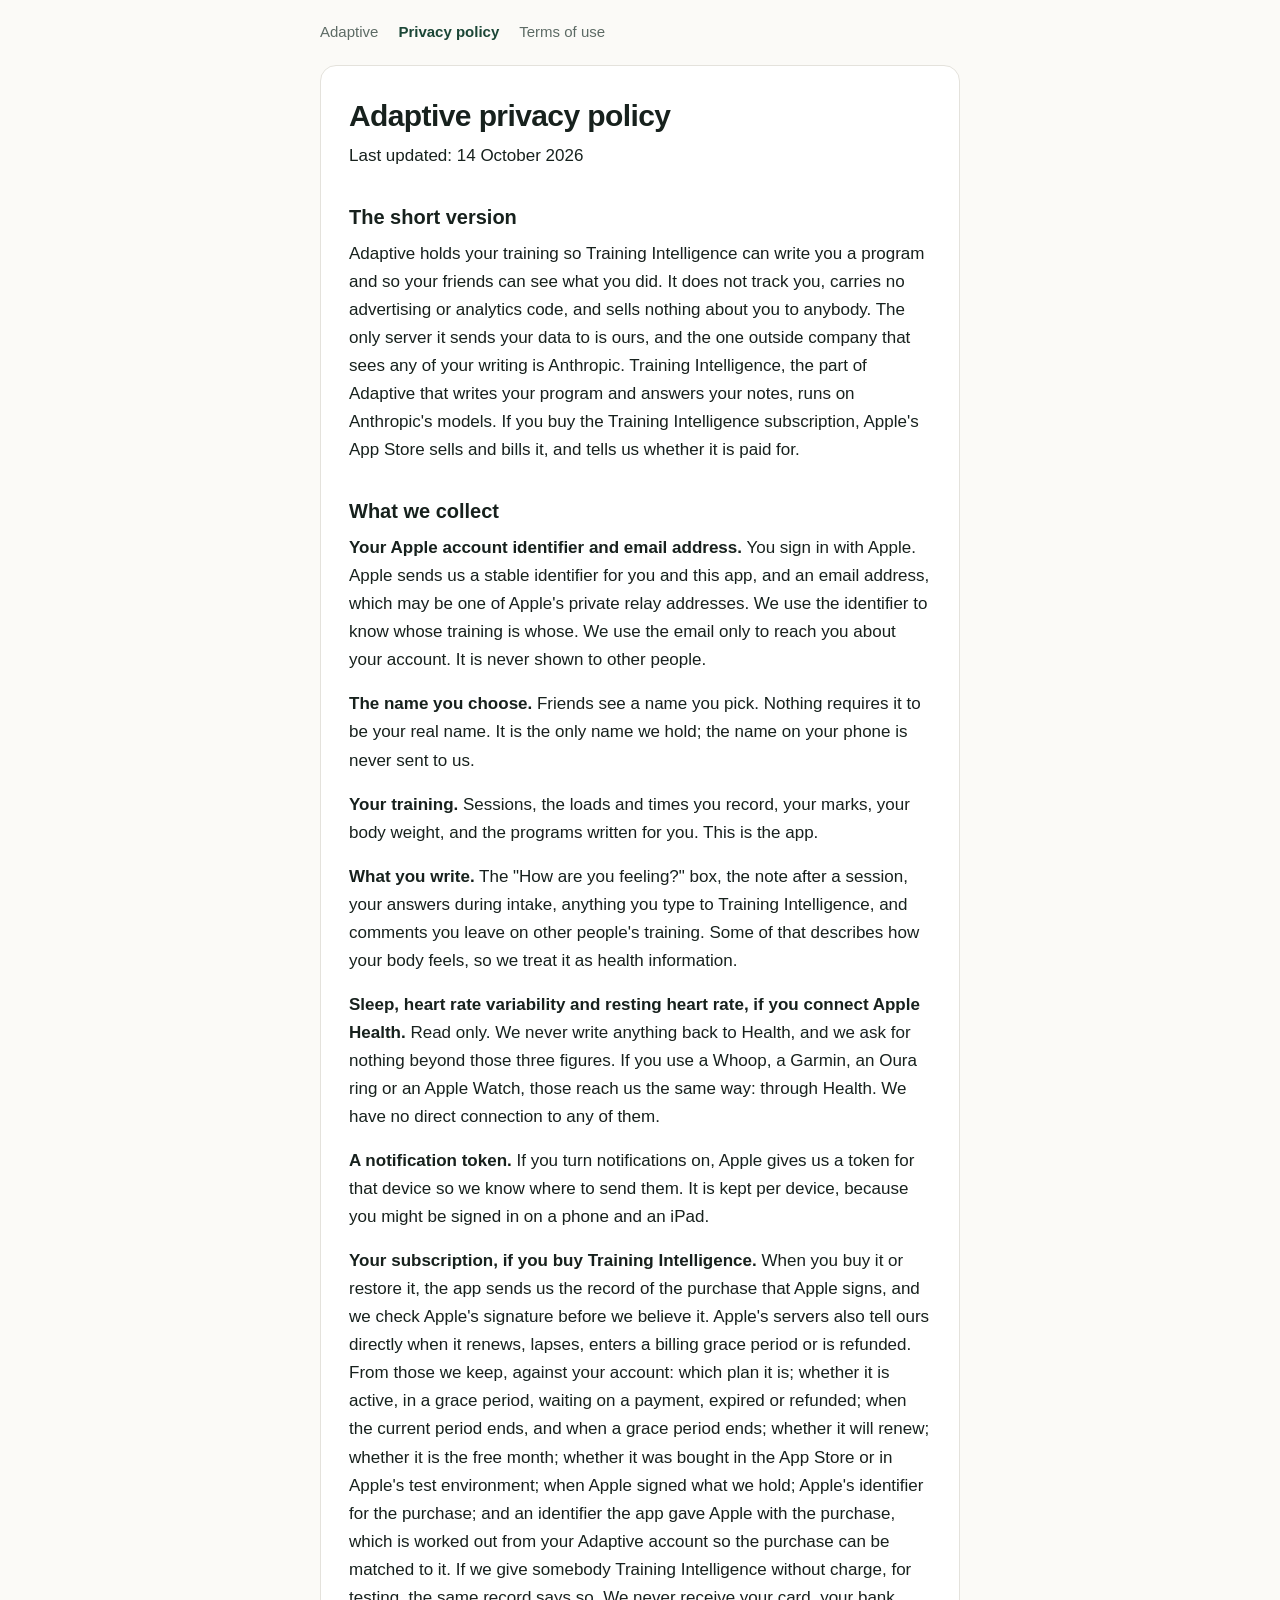
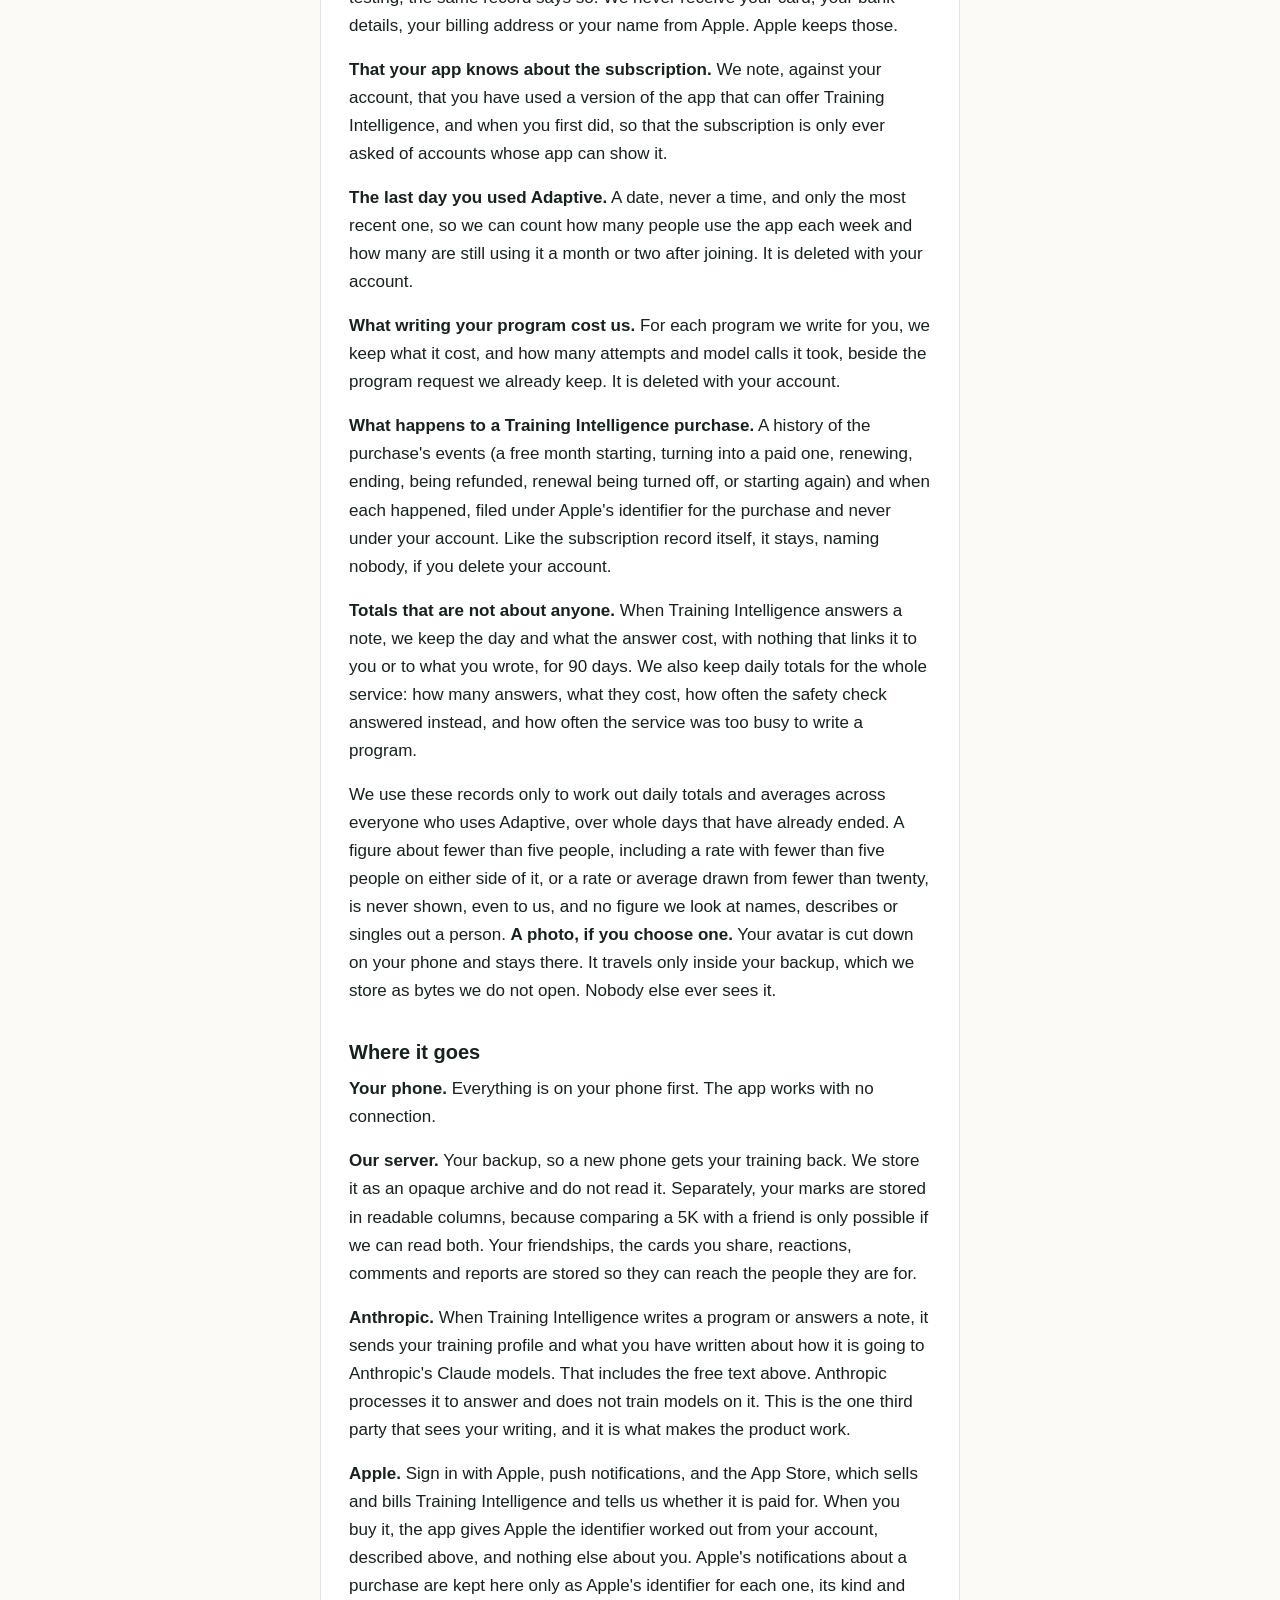
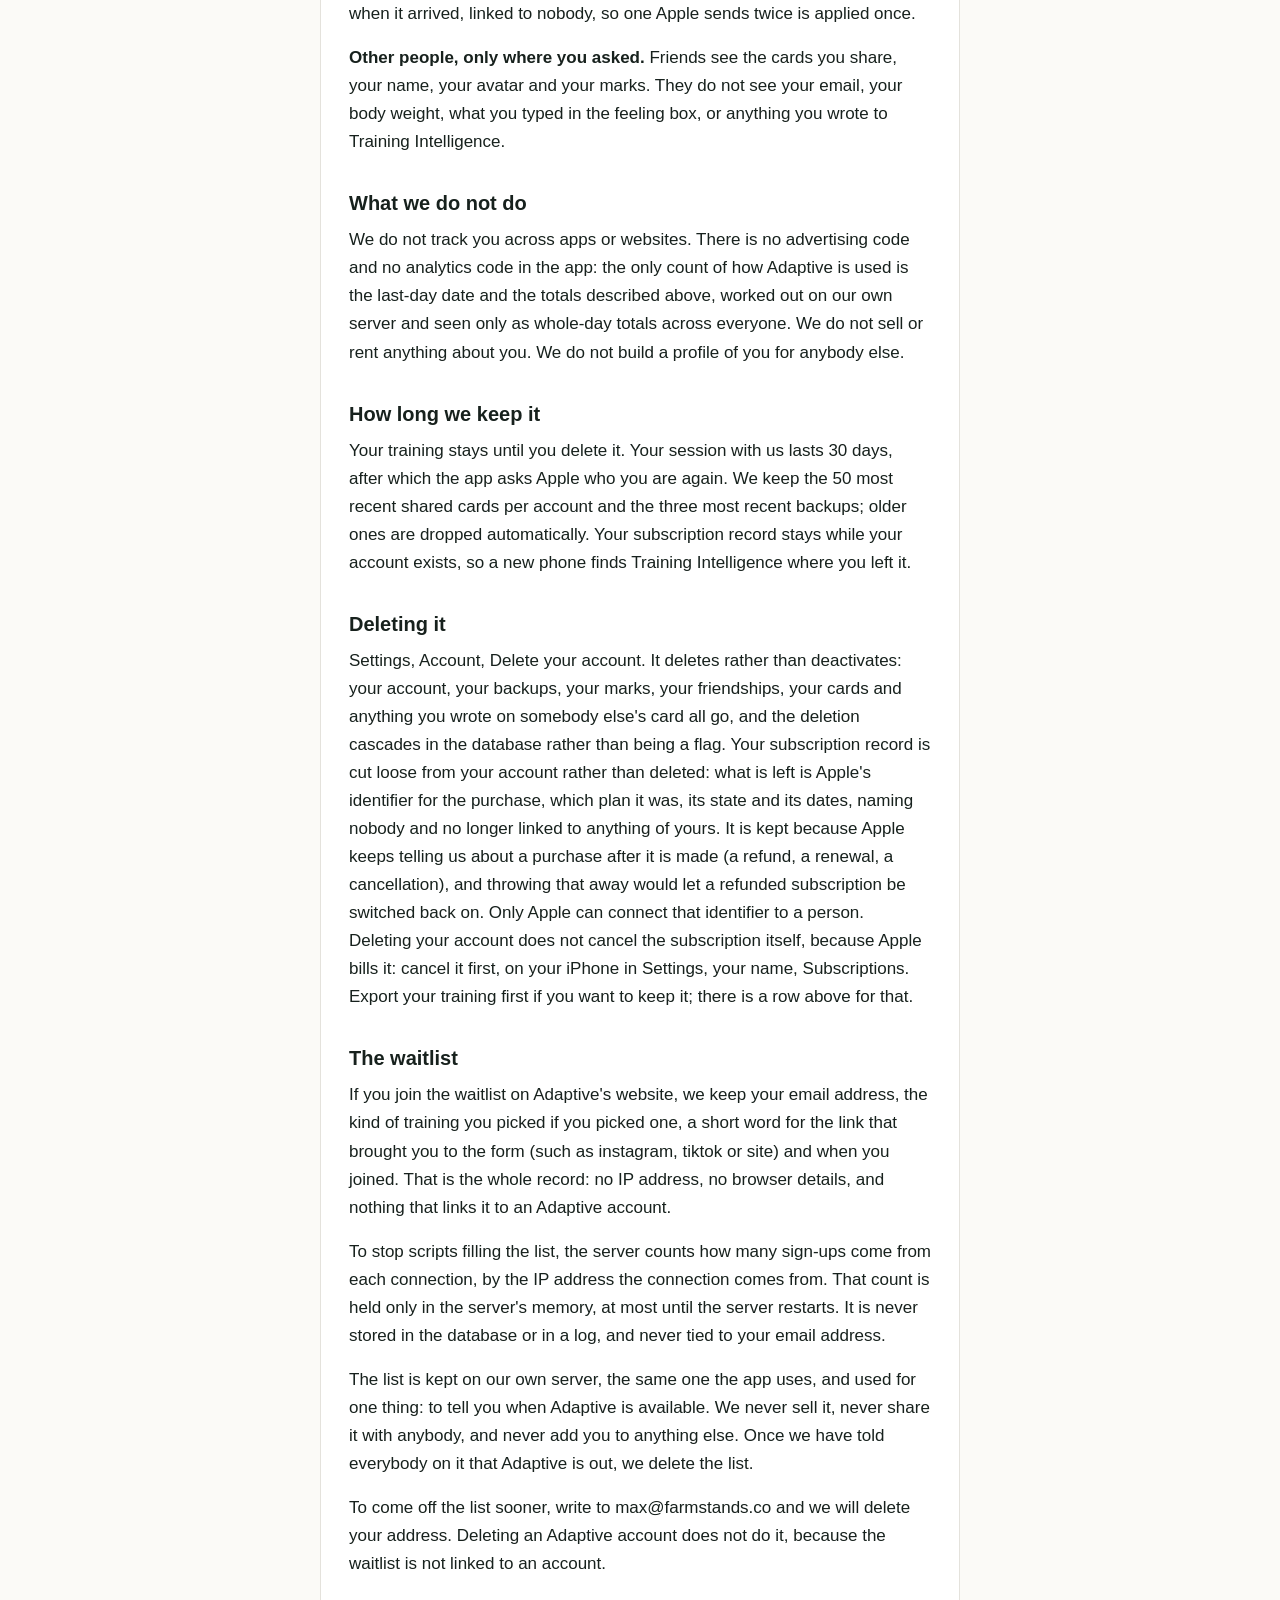
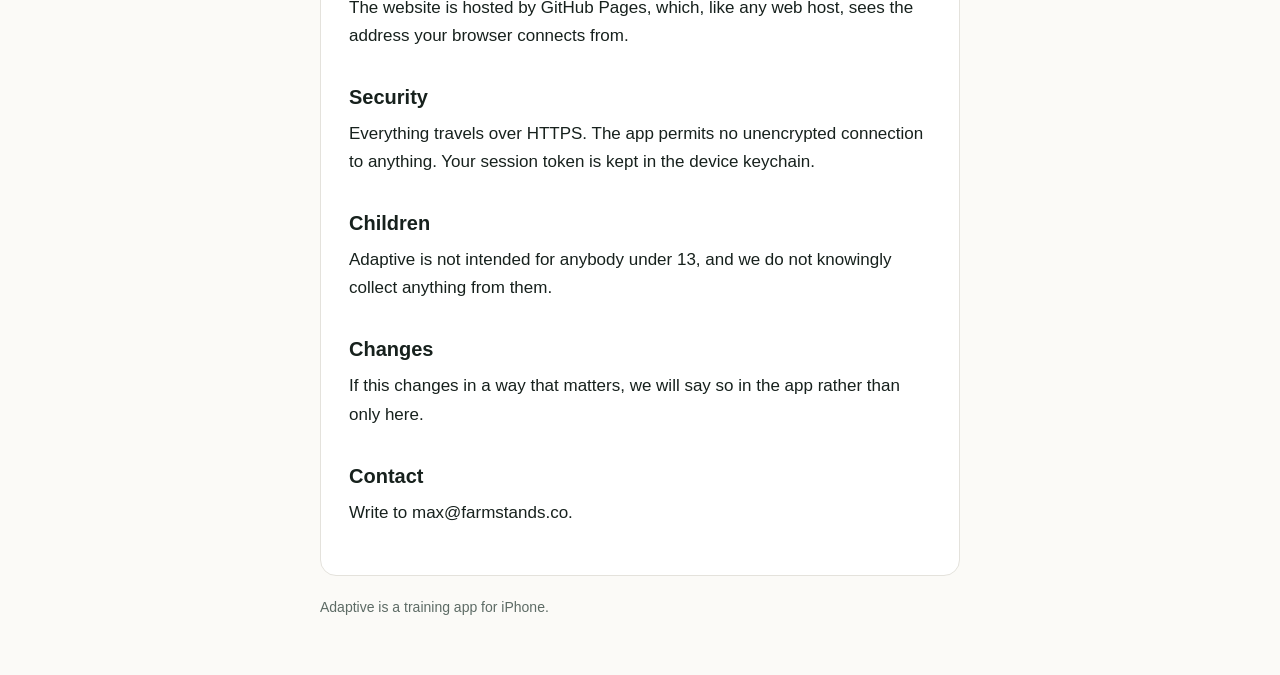
==== commit 68041edd: "Rebuild from the app repository" ====
--- a/privacy.html
+++ b/privacy.html
@@ -11,7 +11,7 @@
 <nav><a href="index.html">Adaptive</a> <a href="privacy.html" aria-current="page">Privacy policy</a> <a href="terms.html">Terms of use</a></nav>
 <main>
 <h1>Adaptive privacy policy</h1>
-<p>Last updated: 5 October 2026</p>
+<p>Last updated: 14 October 2026</p>
 <h2 id="the-short-version"><a href="#the-short-version">The short version</a></h2>
 <p>Adaptive holds your training so Training Intelligence can write you a program and so your friends can see what you did. It does not track you, carries no advertising or analytics code, and sells nothing about you to anybody. The only server it sends your data to is ours, and the one outside company that sees any of your writing is Anthropic. Training Intelligence, the part of Adaptive that writes your program and answers your notes, runs on Anthropic&#x27;s models. If you buy the Training Intelligence subscription, Apple&#x27;s App Store sells and bills it, and tells us whether it is paid for.</p>
 <h2 id="what-we-collect"><a href="#what-we-collect">What we collect</a></h2>
@@ -40,6 +40,12 @@
 <p>Your training stays until you delete it. Your session with us lasts 30 days, after which the app asks Apple who you are again. We keep the 50 most recent shared cards per account and the three most recent backups; older ones are dropped automatically. Your subscription record stays while your account exists, so a new phone finds Training Intelligence where you left it.</p>
 <h2 id="deleting-it"><a href="#deleting-it">Deleting it</a></h2>
 <p>Settings, Account, Delete your account. It deletes rather than deactivates: your account, your backups, your marks, your friendships, your cards and anything you wrote on somebody else&#x27;s card all go, and the deletion cascades in the database rather than being a flag. Your subscription record is cut loose from your account rather than deleted: what is left is Apple&#x27;s identifier for the purchase, which plan it was, its state and its dates, naming nobody and no longer linked to anything of yours. It is kept because Apple keeps telling us about a purchase after it is made (a refund, a renewal, a cancellation), and throwing that away would let a refunded subscription be switched back on. Only Apple can connect that identifier to a person. Deleting your account does not cancel the subscription itself, because Apple bills it: cancel it first, on your iPhone in Settings, your name, Subscriptions. Export your training first if you want to keep it; there is a row above for that.</p>
+<h2 id="the-waitlist"><a href="#the-waitlist">The waitlist</a></h2>
+<p>If you join the waitlist on Adaptive&#x27;s website, we keep your email address, the kind of training you picked if you picked one, a short word for the link that brought you to the form (such as instagram, tiktok or site) and when you joined. That is the whole record: no IP address, no browser details, and nothing that links it to an Adaptive account.</p>
+<p>To stop scripts filling the list, the server counts how many sign-ups come from each connection, by the IP address the connection comes from. That count is held only in the server&#x27;s memory, at most until the server restarts. It is never stored in the database or in a log, and never tied to your email address.</p>
+<p>The list is kept on our own server, the same one the app uses, and used for one thing: to tell you when Adaptive is available. We never sell it, never share it with anybody, and never add you to anything else. Once we have told everybody on it that Adaptive is out, we delete the list.</p>
+<p>To come off the list sooner, write to max@farmstands.co and we will delete your address. Deleting an Adaptive account does not do it, because the waitlist is not linked to an account.</p>
+<p>The website is hosted by GitHub Pages, which, like any web host, sees the address your browser connects from.</p>
 <h2 id="security"><a href="#security">Security</a></h2>
 <p>Everything travels over HTTPS. The app permits no unencrypted connection to anything. Your session token is kept in the device keychain.</p>
 <h2 id="children"><a href="#children">Children</a></h2>
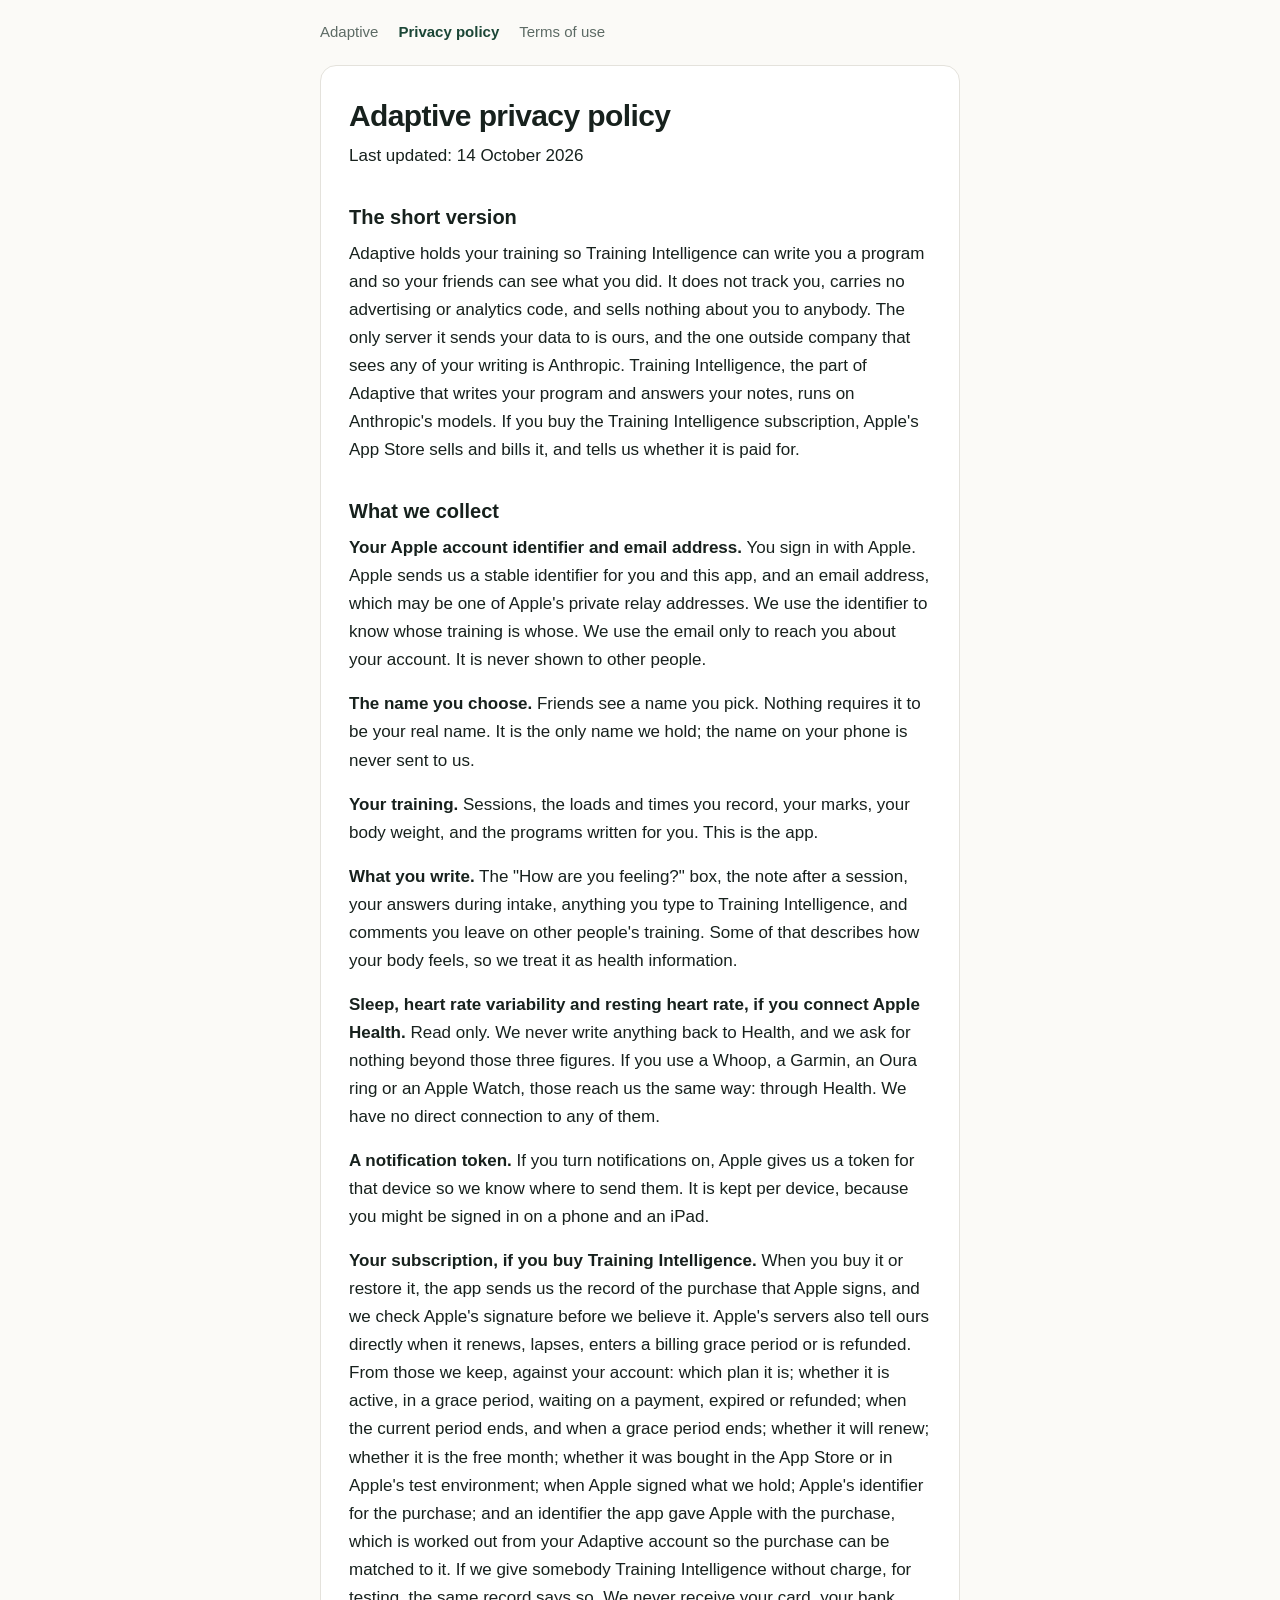
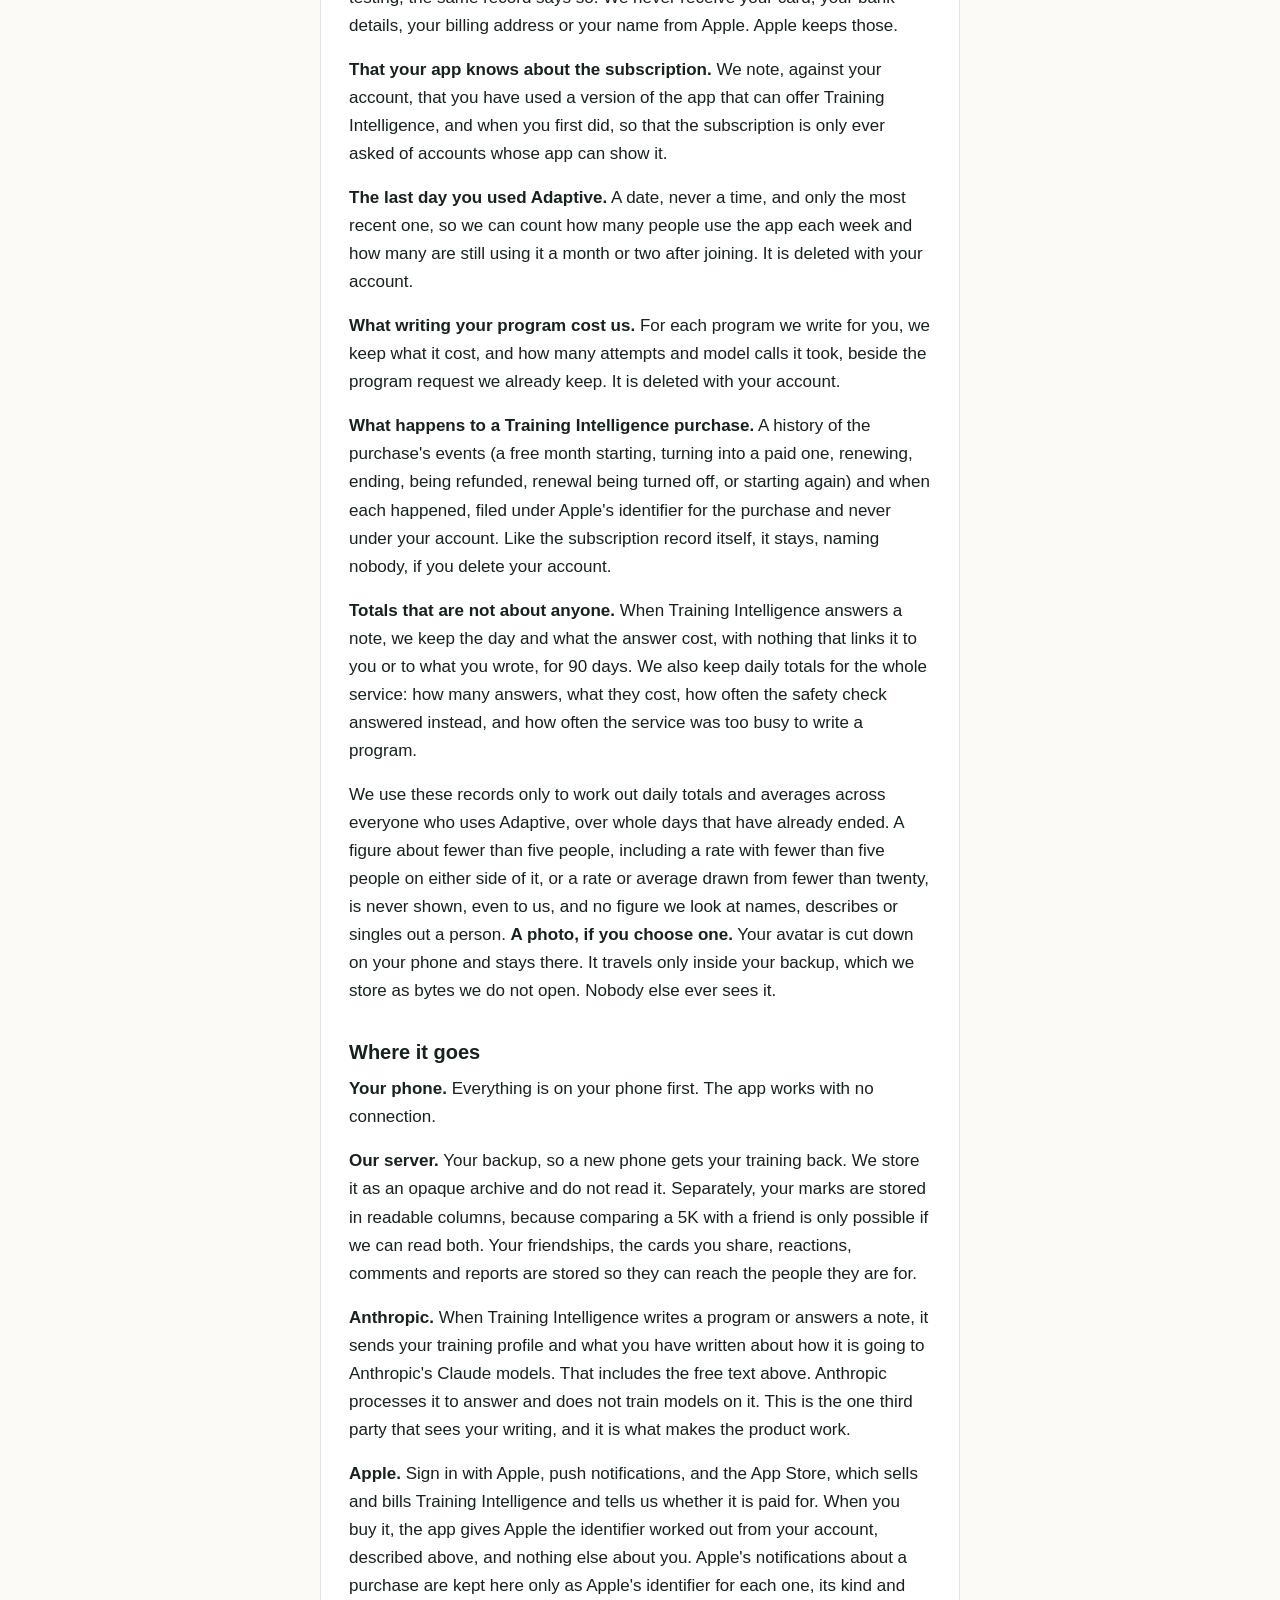
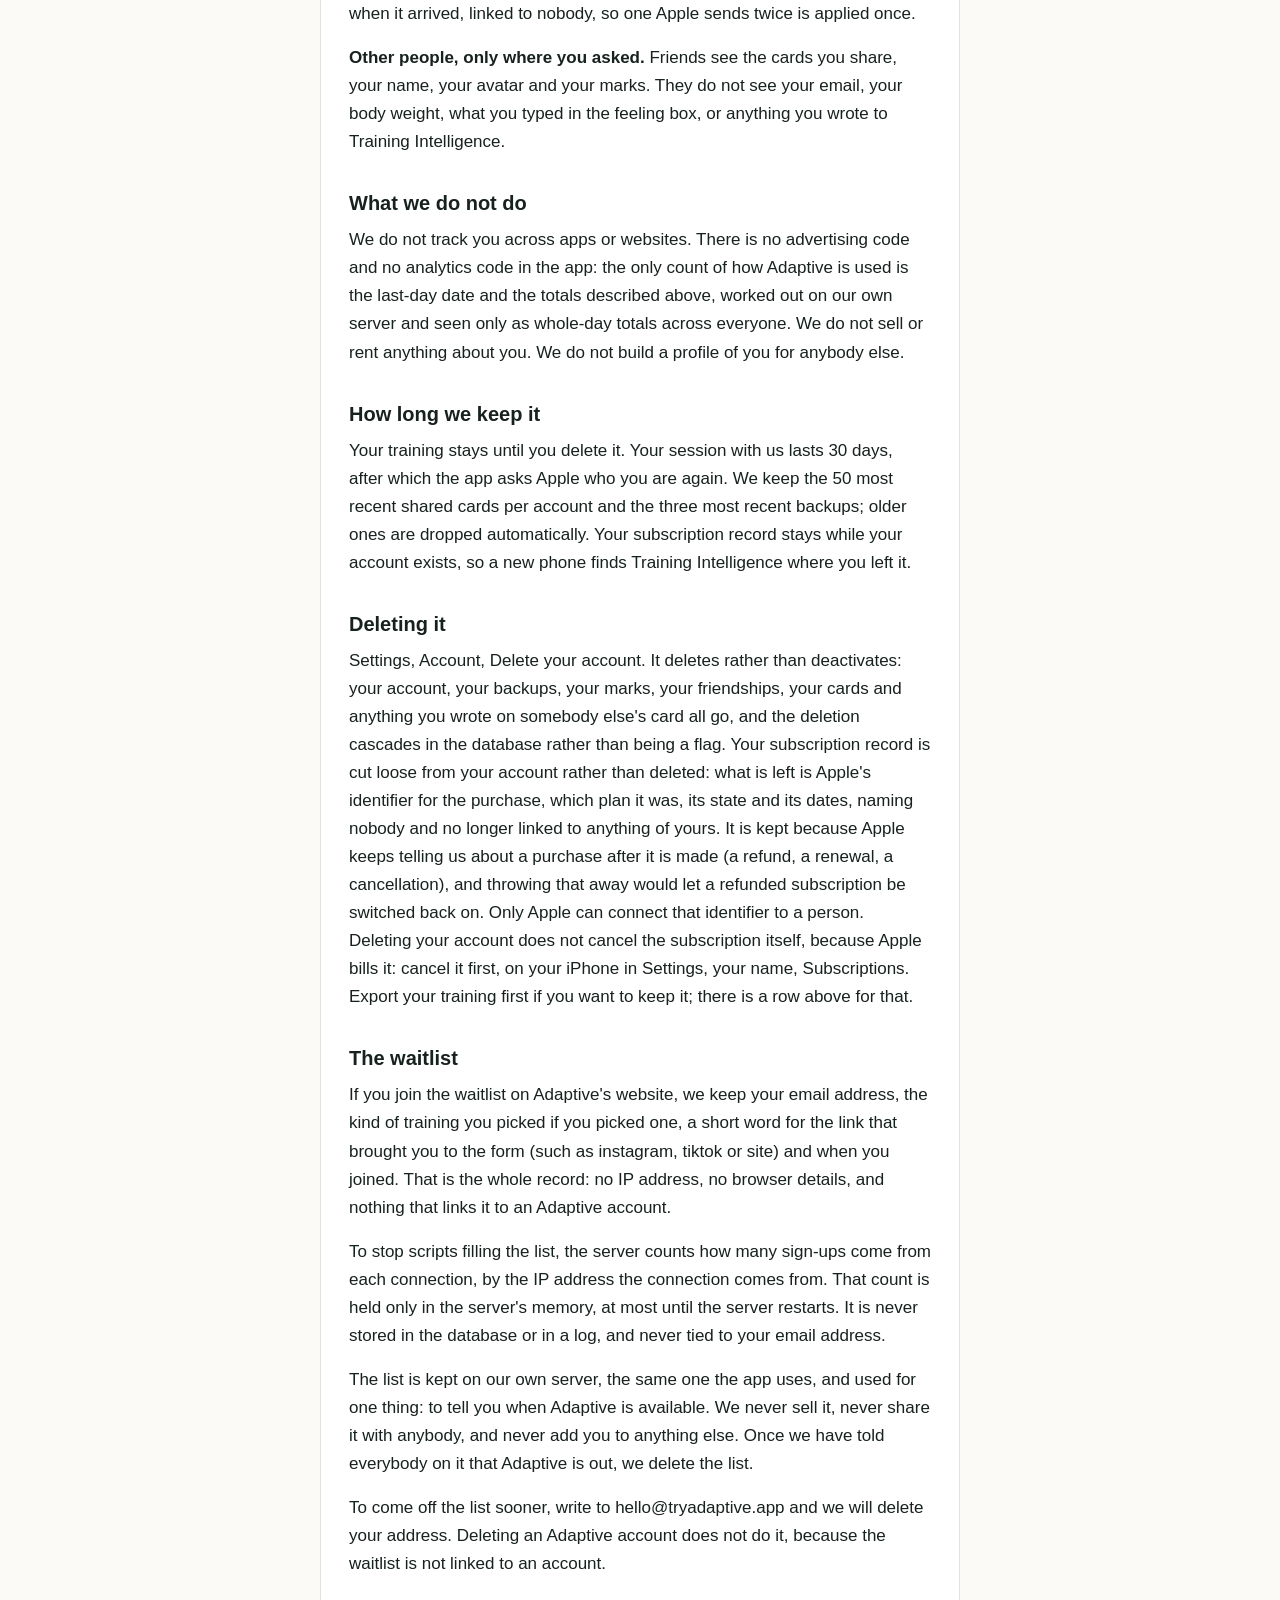
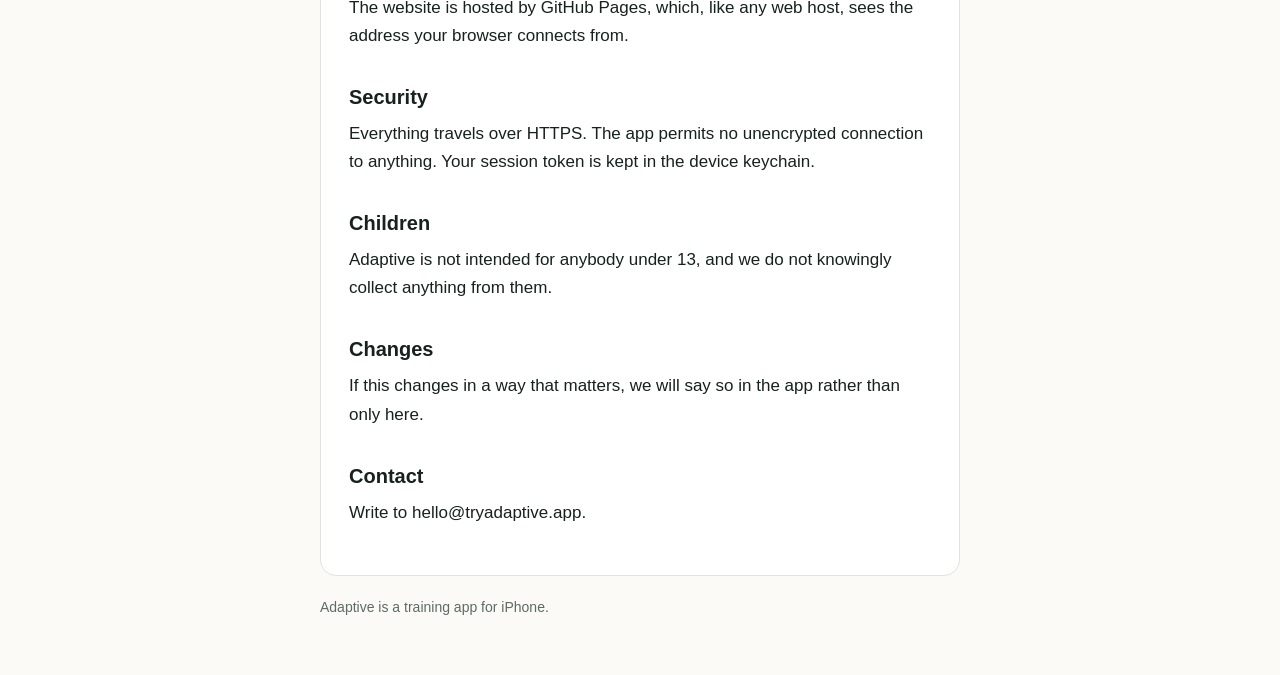
==== commit cc95a31d: "Rebuild from the app repository" ====
--- a/privacy.html
+++ b/privacy.html
@@ -44,7 +44,7 @@
 <p>If you join the waitlist on Adaptive&#x27;s website, we keep your email address, the kind of training you picked if you picked one, a short word for the link that brought you to the form (such as instagram, tiktok or site) and when you joined. That is the whole record: no IP address, no browser details, and nothing that links it to an Adaptive account.</p>
 <p>To stop scripts filling the list, the server counts how many sign-ups come from each connection, by the IP address the connection comes from. That count is held only in the server&#x27;s memory, at most until the server restarts. It is never stored in the database or in a log, and never tied to your email address.</p>
 <p>The list is kept on our own server, the same one the app uses, and used for one thing: to tell you when Adaptive is available. We never sell it, never share it with anybody, and never add you to anything else. Once we have told everybody on it that Adaptive is out, we delete the list.</p>
-<p>To come off the list sooner, write to max@farmstands.co and we will delete your address. Deleting an Adaptive account does not do it, because the waitlist is not linked to an account.</p>
+<p>To come off the list sooner, write to hello@tryadaptive.app and we will delete your address. Deleting an Adaptive account does not do it, because the waitlist is not linked to an account.</p>
 <p>The website is hosted by GitHub Pages, which, like any web host, sees the address your browser connects from.</p>
 <h2 id="security"><a href="#security">Security</a></h2>
 <p>Everything travels over HTTPS. The app permits no unencrypted connection to anything. Your session token is kept in the device keychain.</p>
@@ -53,7 +53,7 @@
 <h2 id="changes"><a href="#changes">Changes</a></h2>
 <p>If this changes in a way that matters, we will say so in the app rather than only here.</p>
 <h2 id="contact"><a href="#contact">Contact</a></h2>
-<p>Write to max@farmstands.co.</p>
+<p>Write to hello@tryadaptive.app.</p>
 </main>
 <footer><p>Adaptive is a training app for iPhone.</p></footer>
 </body>
